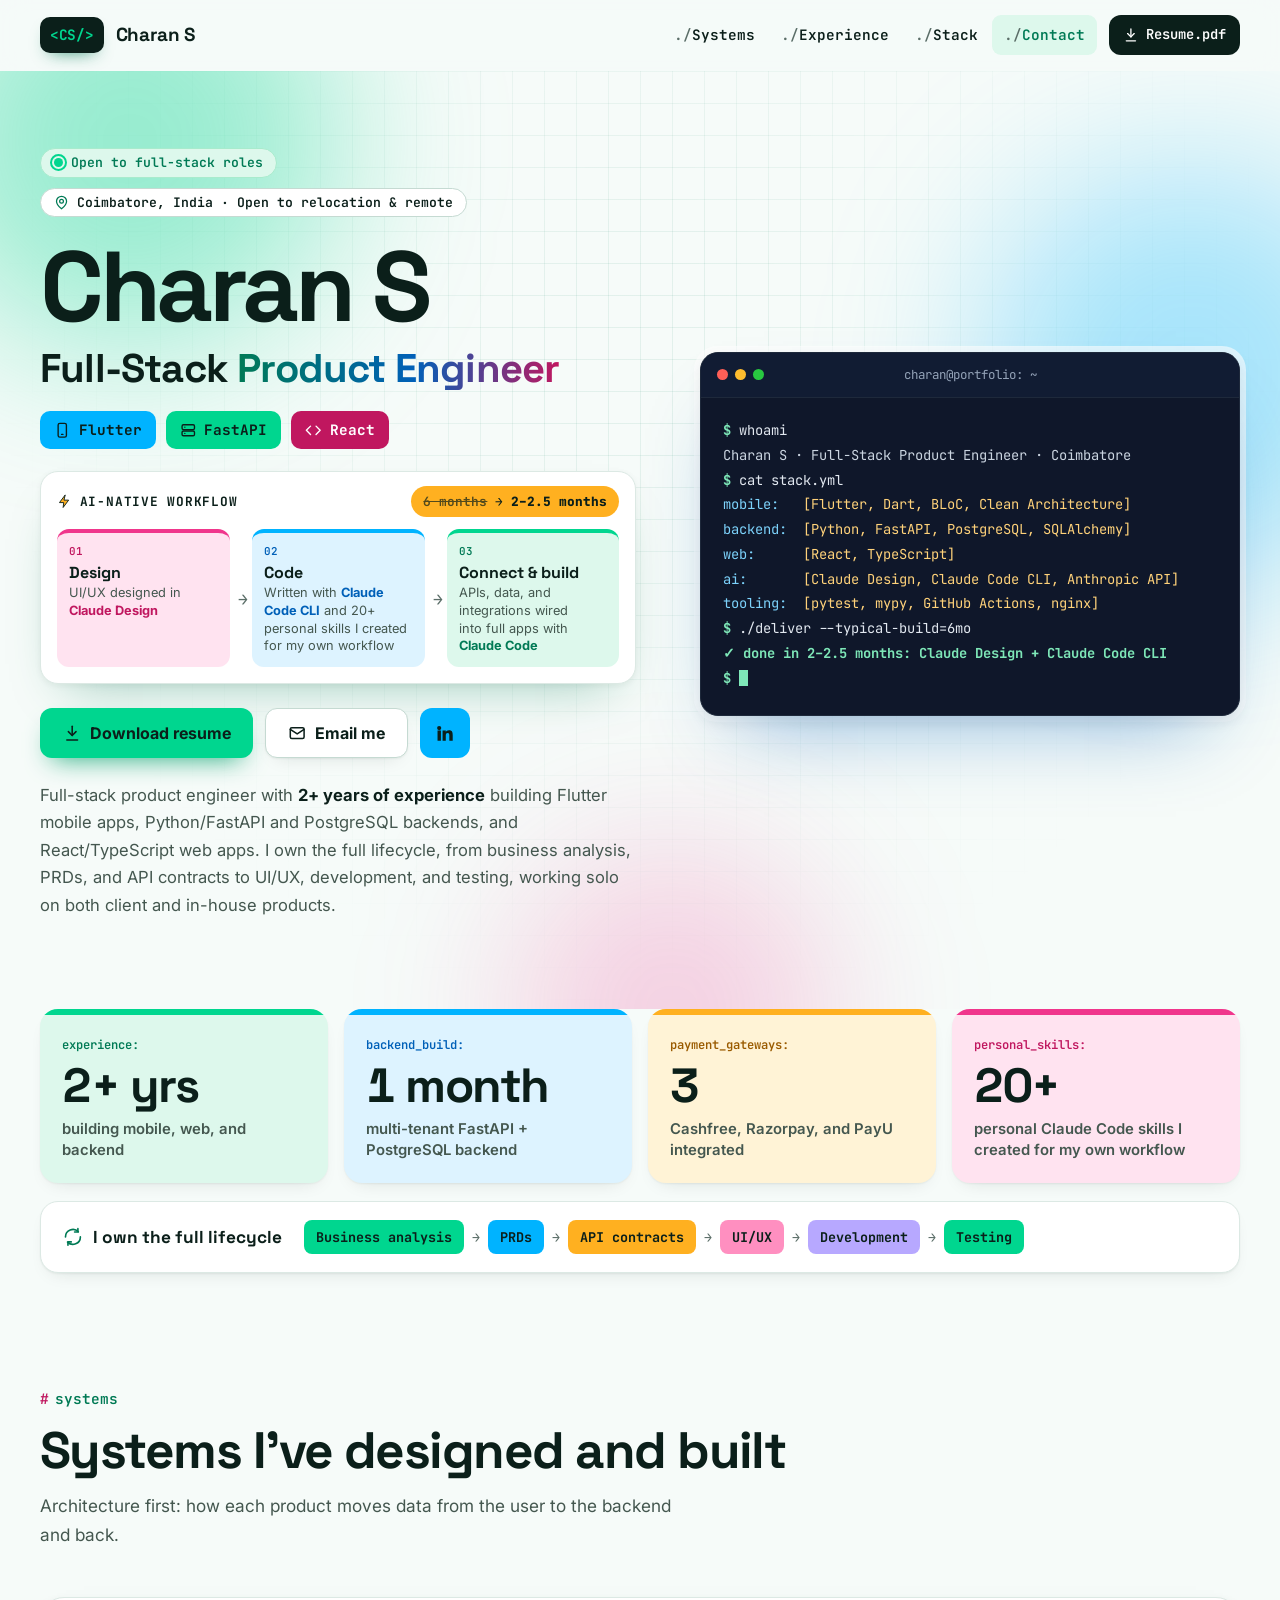
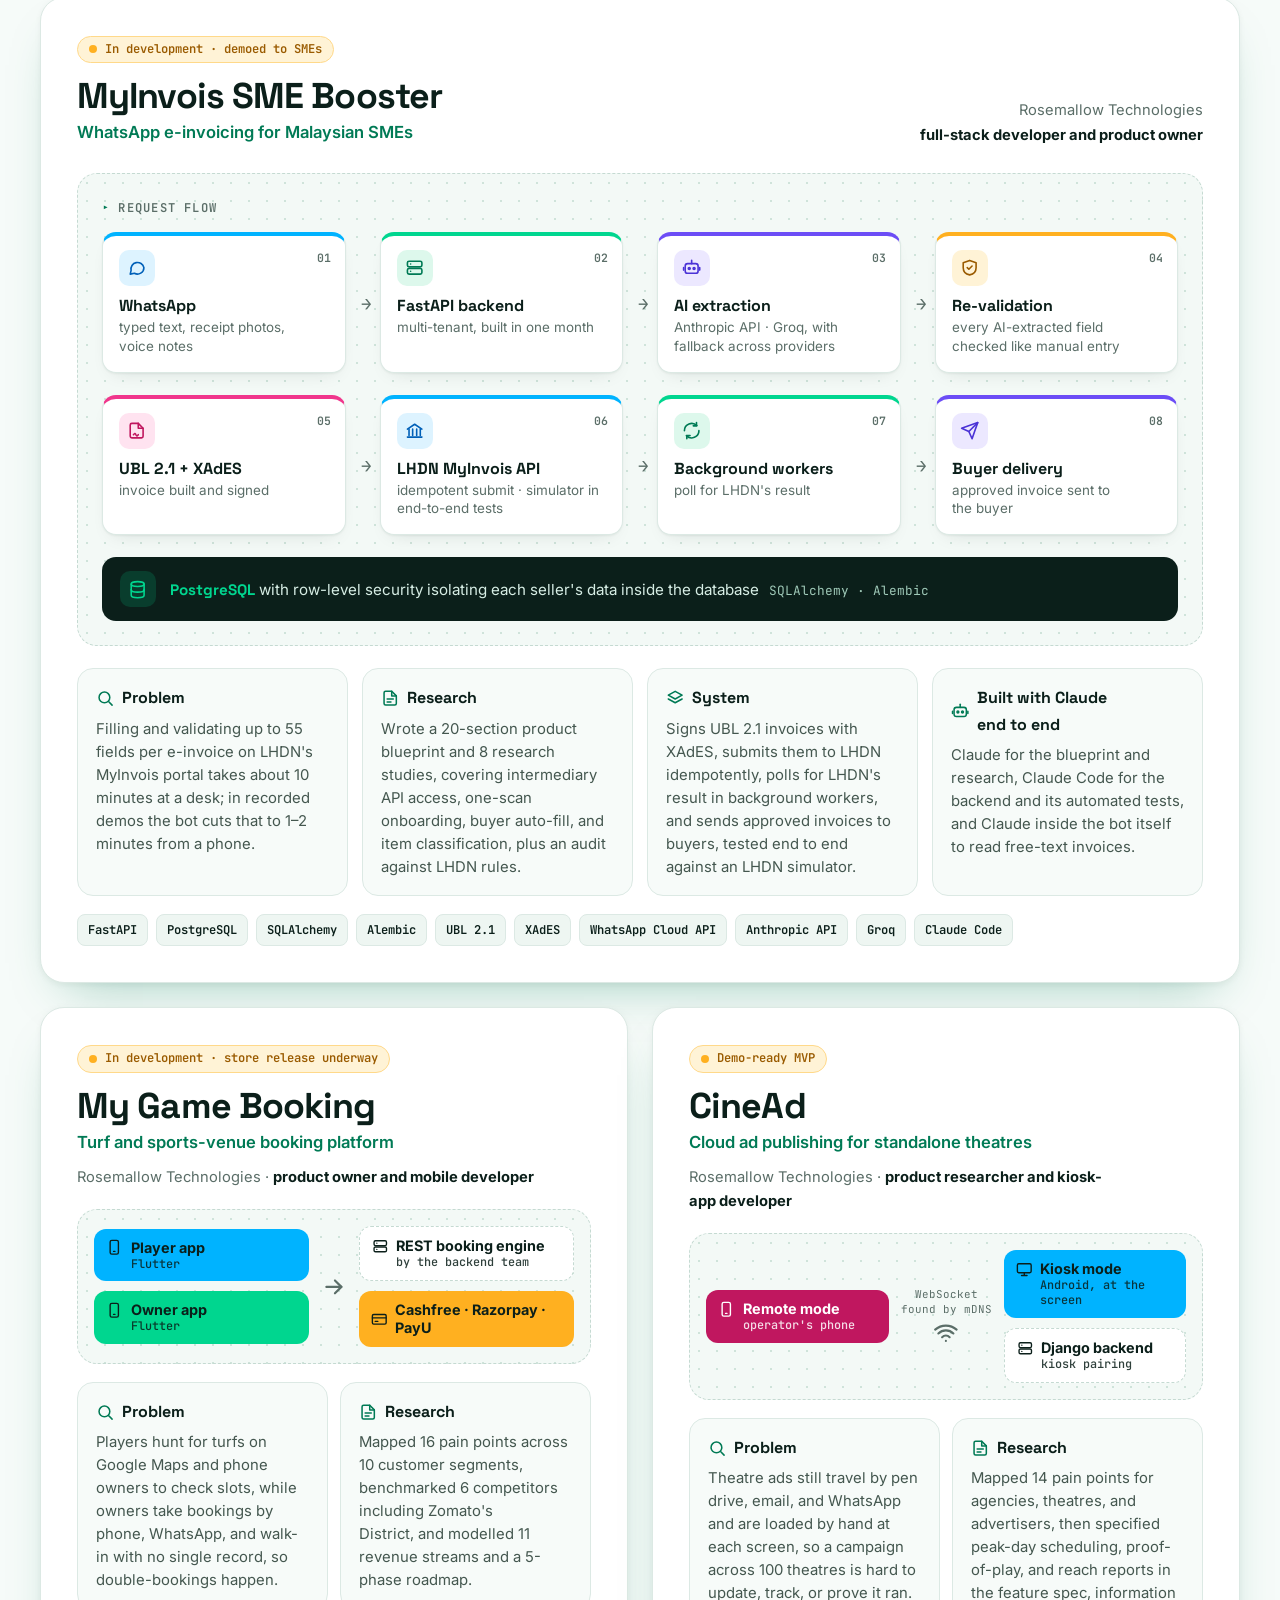
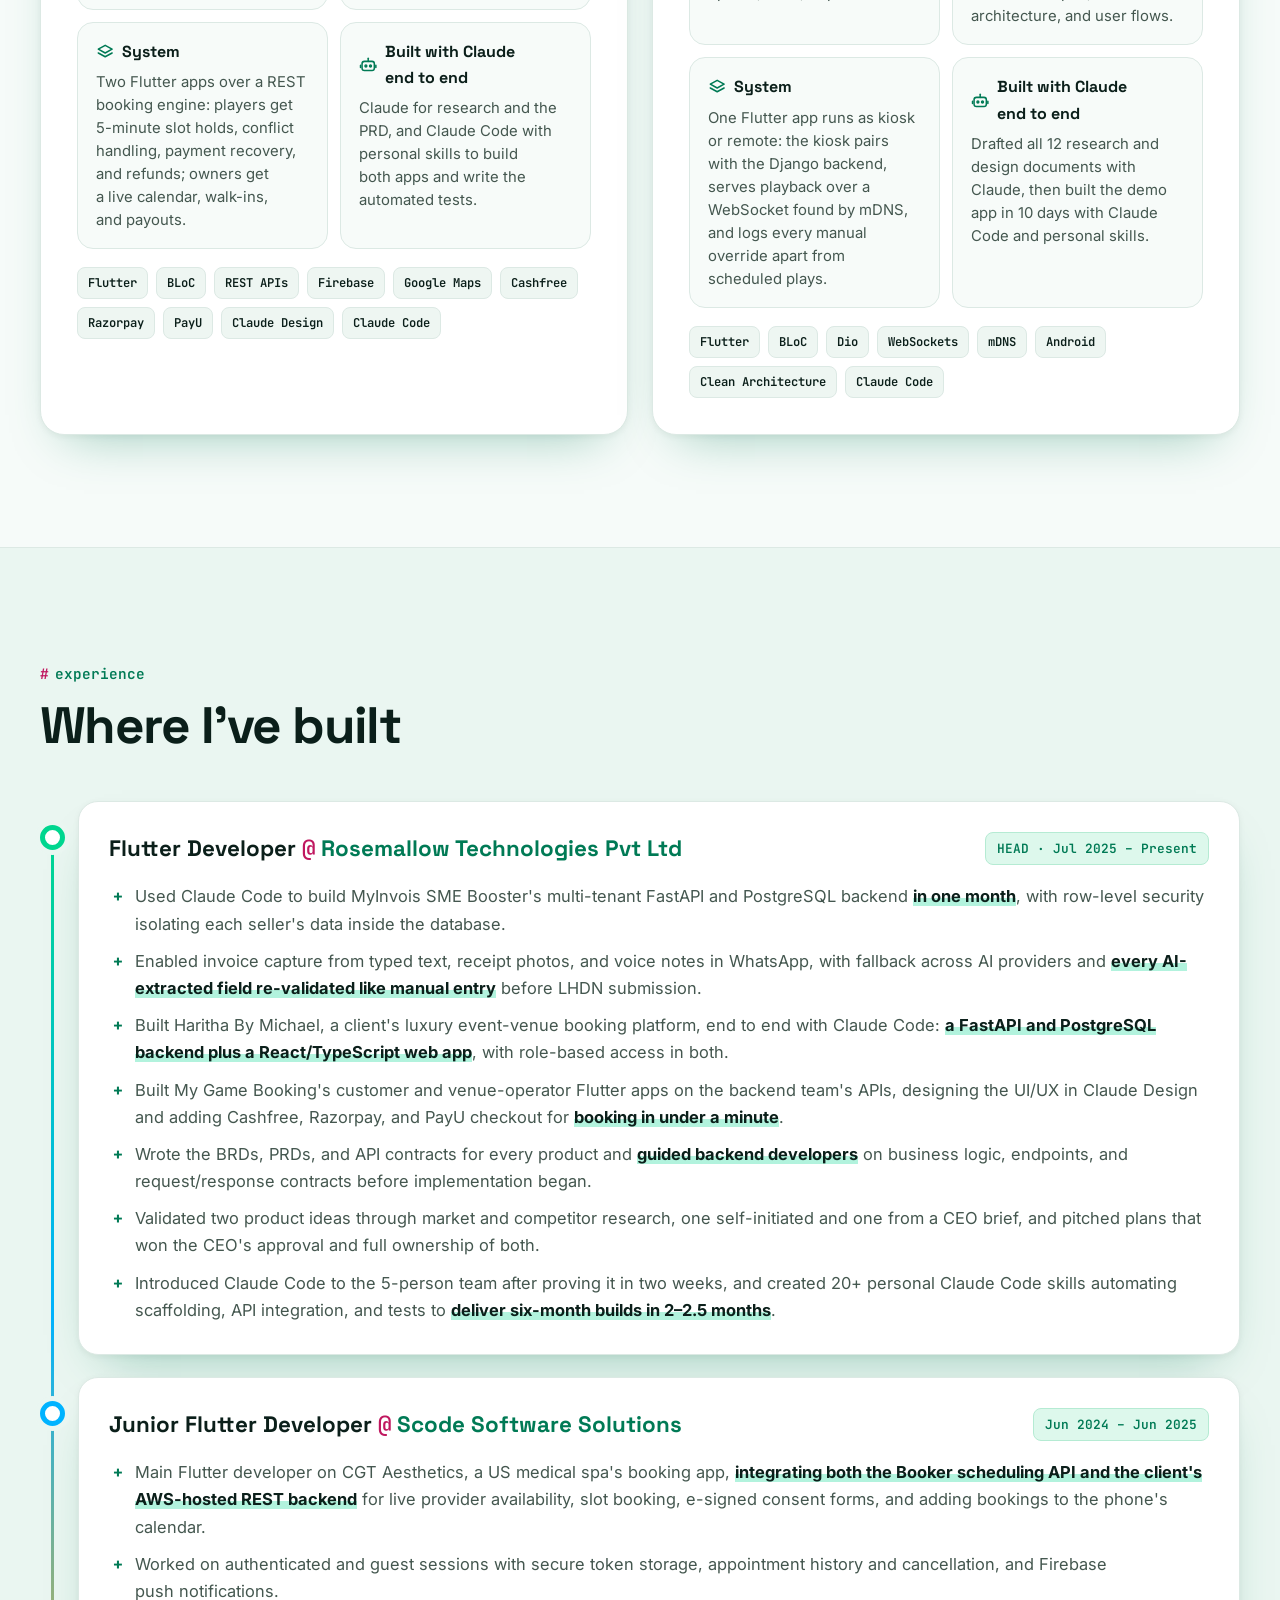
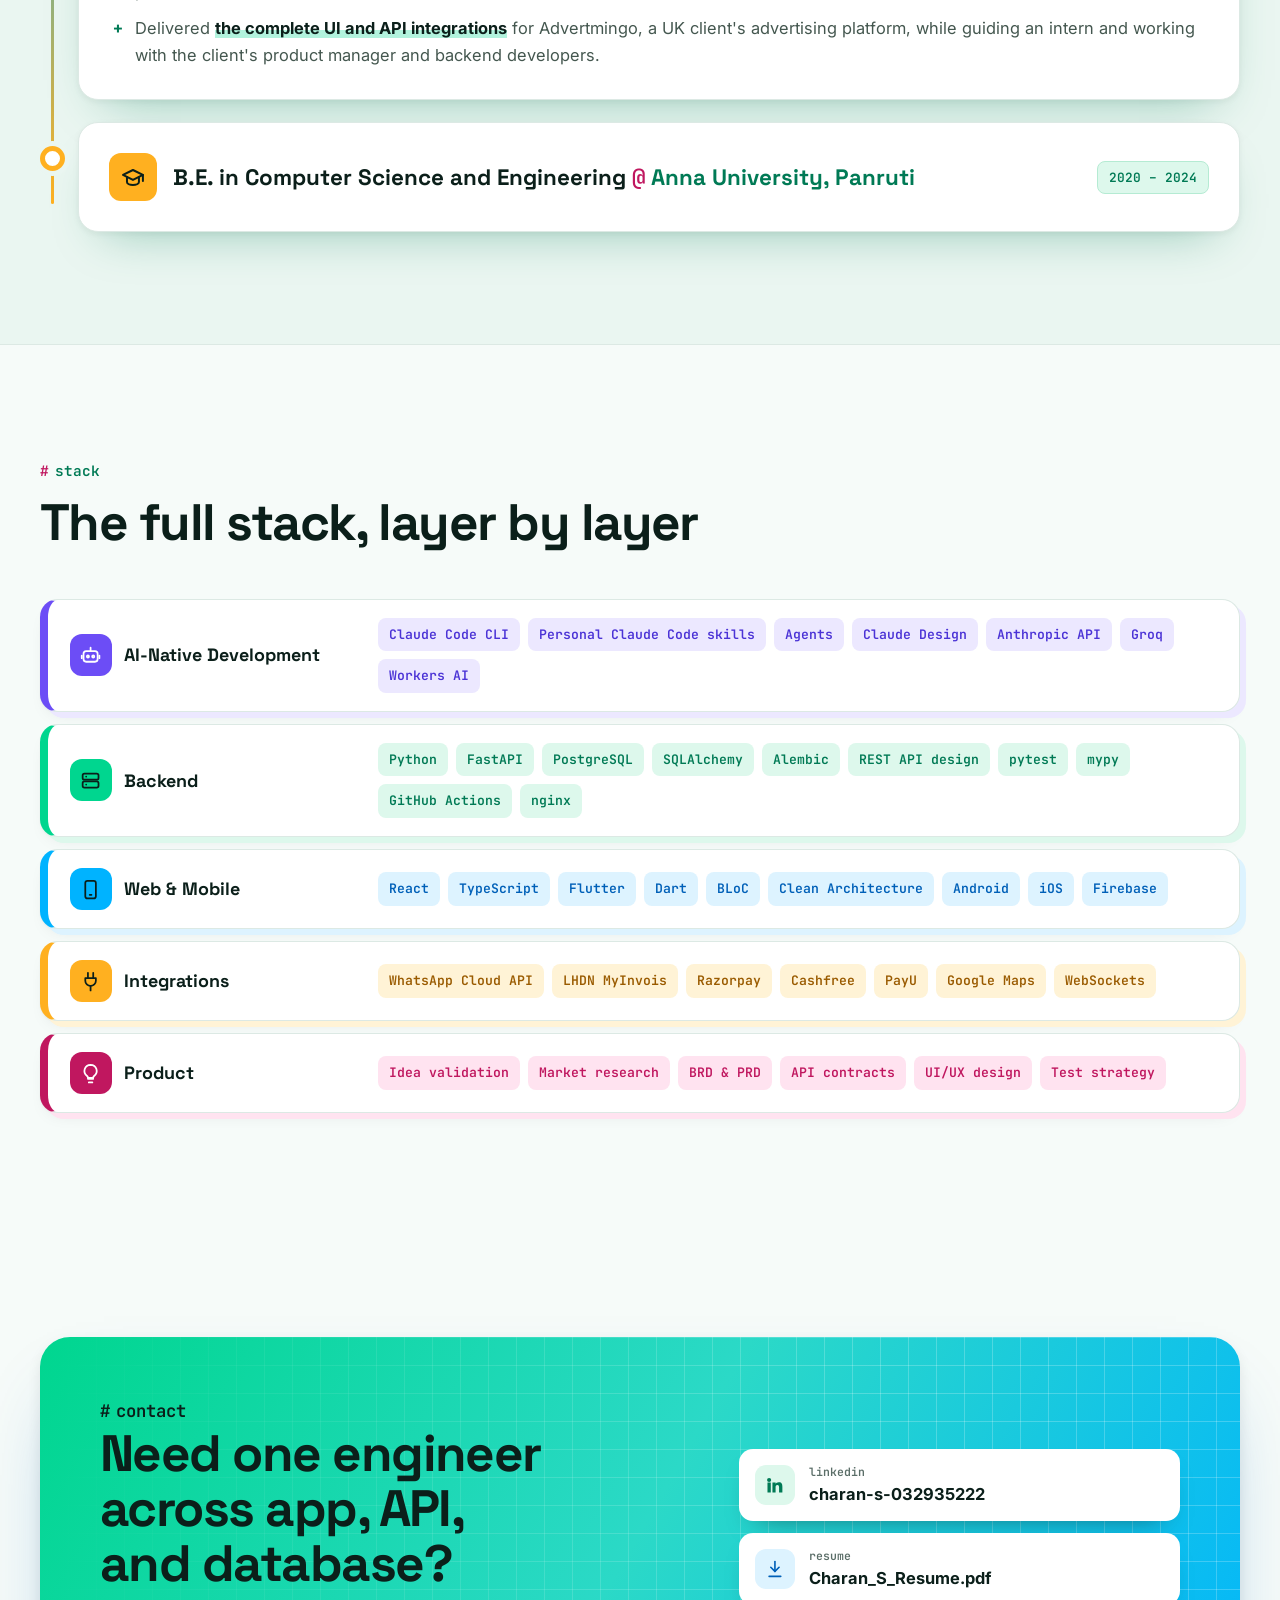
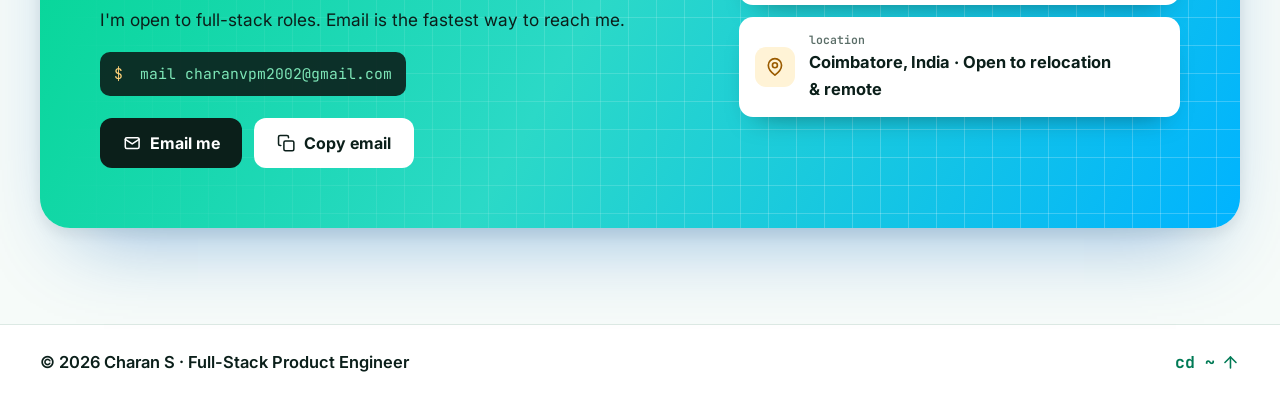
==== full-stack/index.html @ 989d0758 "Add portfolio sites" ====
<!doctype html>
<html lang="en">
<head>
  <meta charset="utf-8">
  <meta name="viewport" content="width=device-width, initial-scale=1">
  <title>Charan S | Full-Stack Product Engineer · Flutter · FastAPI · React</title>
  <meta name="description" content="Charan S is a full-stack product engineer based in Coimbatore with 2+ years of experience building Flutter mobile apps, Python/FastAPI and PostgreSQL backends, and React/TypeScript web apps.">
  <meta name="author" content="Charan S">
  <meta name="theme-color" content="#00D68F">
  <meta property="og:type" content="profile">
  <meta property="og:title" content="Charan S | Full-Stack Product Engineer">
  <meta property="og:description" content="Flutter, FastAPI, PostgreSQL, and React. Designs UI/UX in Claude Design, writes code with Claude Code CLI, and builds full apps with Claude Code, delivering in 2–2.5 months what is typically a six-month build.">
  <meta property="og:url" content="https://charan-s-dev.github.io/full-stack/">
  <meta property="og:image" content="https://charan-s-dev.github.io/full-stack/assets/og-image.png">
  <meta property="og:image:width" content="1200">
  <meta property="og:image:height" content="630">
  <meta name="twitter:card" content="summary_large_image">
  <link rel="canonical" href="https://charan-s-dev.github.io/full-stack/">
  <meta name="robots" content="noindex">
  <link rel="icon" href="assets/favicon.svg" type="image/svg+xml">
  <link rel="preconnect" href="https://fonts.googleapis.com">
  <link rel="preconnect" href="https://fonts.gstatic.com" crossorigin>
  <link rel="stylesheet" href="https://fonts.googleapis.com/css2?family=Space+Grotesk:wght@500;600;700&family=Inter:wght@400;500;600;700&family=JetBrains+Mono:wght@400;500;600;700&display=swap">
  <link rel="stylesheet" href="assets/css/style.css">
  <script type="application/ld+json">
  {
    "@context": "https://schema.org",
    "@type": "Person",
    "name": "Charan S",
    "jobTitle": "Full-Stack Product Engineer",
    "email": "mailto:charanvpm2002@gmail.com",
    "address": { "@type": "PostalAddress", "addressLocality": "Coimbatore", "addressCountry": "IN" },
    "alumniOf": "Anna University",
    "sameAs": ["https://www.linkedin.com/in/charan-s-032935222/"],
    "knowsAbout": ["Flutter", "FastAPI", "PostgreSQL", "React", "TypeScript", "Python", "SQLAlchemy", "Alembic", "WhatsApp Cloud API", "Claude Code", "Claude Design"]
  }
  </script>
</head>
<body>
  <svg class="sprite" aria-hidden="true" focusable="false">
    <symbol id="i-download" viewBox="0 0 24 24"><path d="M12 3v12"/><path d="m7 10 5 5 5-5"/><path d="M5 21h14"/></symbol>
    <symbol id="i-mail" viewBox="0 0 24 24"><rect x="3" y="5" width="18" height="14" rx="2"/><path d="m3 7 9 6 9-6"/></symbol>
    <symbol id="i-phone" viewBox="0 0 24 24"><path d="M22 16.92v3a2 2 0 0 1-2.18 2 19.8 19.8 0 0 1-8.63-3.07 19.5 19.5 0 0 1-6-6A19.8 19.8 0 0 1 2.12 4.18 2 2 0 0 1 4.11 2h3a2 2 0 0 1 2 1.72c.13.96.36 1.9.7 2.81a2 2 0 0 1-.45 2.11L8.09 9.91a16 16 0 0 0 6 6l1.27-1.27a2 2 0 0 1 2.11-.45c.91.34 1.85.57 2.81.7A2 2 0 0 1 22 16.92z"/></symbol>
    <symbol id="i-linkedin" viewBox="0 0 24 24"><path fill="currentColor" stroke="none" d="M4.98 3.5a2.5 2.5 0 1 1 0 5 2.5 2.5 0 0 1 0-5zM3 9h4v12H3zM9 9h3.8v1.7h.05c.53-1 1.83-2.05 3.77-2.05C20.6 8.65 21 11.2 21 14.5V21h-4v-5.8c0-1.4-.03-3.2-1.95-3.2-1.95 0-2.25 1.5-2.25 3.1V21H9z"/></symbol>
    <symbol id="i-pin" viewBox="0 0 24 24"><path d="M20 10c0 6-8 12-8 12s-8-6-8-12a8 8 0 0 1 16 0z"/><circle cx="12" cy="10" r="3"/></symbol>
    <symbol id="i-copy" viewBox="0 0 24 24"><rect x="9" y="9" width="13" height="13" rx="2"/><path d="M5 15H4a2 2 0 0 1-2-2V4a2 2 0 0 1 2-2h9a2 2 0 0 1 2 2v1"/></symbol>
    <symbol id="i-up" viewBox="0 0 24 24"><path d="M12 19V5"/><path d="m5 12 7-7 7 7"/></symbol>
    <symbol id="i-menu" viewBox="0 0 24 24"><path d="M4 7h16M4 12h16M4 17h16"/></symbol>
    <symbol id="i-close" viewBox="0 0 24 24"><path d="M6 6l12 12M18 6 6 18"/></symbol>
    <symbol id="i-arrow-r" viewBox="0 0 24 24"><path d="M5 12h14"/><path d="m13 6 6 6-6 6"/></symbol>
    <symbol id="i-chat" viewBox="0 0 24 24"><path d="M21 12a8 8 0 0 1-11.8 7L4 20l1.1-4.6A8 8 0 1 1 21 12z"/></symbol>
    <symbol id="i-server" viewBox="0 0 24 24"><rect x="3" y="4" width="18" height="7" rx="2"/><rect x="3" y="13" width="18" height="7" rx="2"/><path d="M7 7.5h.01M7 16.5h.01"/></symbol>
    <symbol id="i-bot" viewBox="0 0 24 24"><rect x="4" y="7" width="16" height="12" rx="3"/><path d="M12 3v4"/><circle cx="9" cy="13" r="1.2"/><circle cx="15" cy="13" r="1.2"/><path d="M2 12v3M22 12v3"/></symbol>
    <symbol id="i-check-shield" viewBox="0 0 24 24"><path d="M12 3 4 6v6c0 5 3.5 8 8 9 4.5-1 8-4 8-9V6z"/><path d="m9 12 2 2 4-4"/></symbol>
    <symbol id="i-sign" viewBox="0 0 24 24"><path d="M14 3H6a2 2 0 0 0-2 2v14a2 2 0 0 0 2 2h12a2 2 0 0 0 2-2V9z"/><path d="M14 3v6h6"/><path d="M8 17c1.5-2 2.5-2 3 0s1.5 2 3 0"/></symbol>
    <symbol id="i-gov" viewBox="0 0 24 24"><path d="M3 10 12 4l9 6"/><path d="M5 10v8M9.5 10v8M14.5 10v8M19 10v8"/><path d="M3 20h18"/></symbol>
    <symbol id="i-cycle" viewBox="0 0 24 24"><path d="M21 12a9 9 0 0 1-15.5 6.2"/><path d="M3 12A9 9 0 0 1 18.5 5.8"/><path d="M18 2v4h-4"/><path d="M6 22v-4h4"/></symbol>
    <symbol id="i-send" viewBox="0 0 24 24"><path d="M22 2 11 13"/><path d="M22 2 15 22l-4-9-9-4z"/></symbol>
    <symbol id="i-db" viewBox="0 0 24 24"><ellipse cx="12" cy="5" rx="8" ry="3"/><path d="M4 5v14c0 1.7 3.6 3 8 3s8-1.3 8-3V5"/><path d="M4 12c0 1.7 3.6 3 8 3s8-1.3 8-3"/></symbol>
    <symbol id="i-phone-app" viewBox="0 0 24 24"><rect x="6" y="2" width="12" height="20" rx="2.5"/><path d="M11 18h2"/></symbol>
    <symbol id="i-monitor" viewBox="0 0 24 24"><rect x="2" y="4" width="20" height="13" rx="2"/><path d="M8 21h8M12 17v4"/></symbol>
    <symbol id="i-wifi" viewBox="0 0 24 24"><path d="M5 12.5a10 10 0 0 1 14 0"/><path d="M8.5 16a5 5 0 0 1 7 0"/><path d="M2 9a15 15 0 0 1 20 0"/><path d="M12 19.5h.01"/></symbol>
    <symbol id="i-card" viewBox="0 0 24 24"><rect x="2" y="5" width="20" height="14" rx="2"/><path d="M2 10h20M6 15h4"/></symbol>
    <symbol id="i-search" viewBox="0 0 24 24"><circle cx="11" cy="11" r="7"/><path d="m21 21-4.3-4.3"/></symbol>
    <symbol id="i-doc" viewBox="0 0 24 24"><path d="M14 3H6a2 2 0 0 0-2 2v14a2 2 0 0 0 2 2h12a2 2 0 0 0 2-2V9z"/><path d="M14 3v6h6"/><path d="M8 13h8M8 17h5"/></symbol>
    <symbol id="i-layers" viewBox="0 0 24 24"><path d="m12 3 9 5-9 5-9-5z"/><path d="m3 13 9 5 9-5"/></symbol>
    <symbol id="i-plug" viewBox="0 0 24 24"><path d="M9 2v6M15 2v6"/><path d="M6 8h12v3a6 6 0 0 1-12 0z"/><path d="M12 17v5"/></symbol>
    <symbol id="i-bulb" viewBox="0 0 24 24"><path d="M9 18h6M10 22h4"/><path d="M12 2a7 7 0 0 0-4 12.7c.6.5 1 1.2 1 2V17h6v-.3c0-.8.4-1.5 1-2A7 7 0 0 0 12 2z"/></symbol>
    <symbol id="i-code" viewBox="0 0 24 24"><path d="m16 18 6-6-6-6"/><path d="m8 6-6 6 6 6"/></symbol>
    <symbol id="i-zap" viewBox="0 0 24 24"><path d="M13 2 4 14h7l-1 8 9-12h-7z"/></symbol>
    <symbol id="i-cap" viewBox="0 0 24 24"><path d="m2 9 10-5 10 5-10 5z"/><path d="M6 11v5c0 1.7 2.7 3 6 3s6-1.3 6-3v-5"/><path d="M22 9v6"/></symbol>
  </svg>

  <a class="skip-link" href="#main">Skip to content</a>
  <div class="progress" data-progress aria-hidden="true"></div>

  <header class="site-header" data-header>
    <div class="container nav-wrap">
      <a class="brand" href="#top" aria-label="Charan S, back to top">
        <span class="brand-mark" aria-hidden="true">&lt;CS/&gt;</span>
        <span class="brand-name">Charan S</span>
      </a>
      <nav class="nav" data-nav aria-label="Primary">
        <a href="#systems">Systems</a>
        <a href="#experience">Experience</a>
        <a href="#skills">Stack</a>
        <a href="#contact">Contact</a>
        <a class="btn btn-ink btn-sm nav-cta" href="Charan_S_Resume.pdf" download>
          <svg class="icon"><use href="#i-download"/></svg> Resume.pdf
        </a>
      </nav>
      <button class="nav-toggle" type="button" data-nav-toggle aria-expanded="false" aria-label="Open menu">
        <svg class="icon icon-open"><use href="#i-menu"/></svg>
        <svg class="icon icon-close"><use href="#i-close"/></svg>
      </button>
    </div>
  </header>

  <main id="main">
    <!-- ============ HERO ============ -->
    <section class="hero" id="top">
      <div class="hero-bg" aria-hidden="true"><span class="glow glow-1"></span><span class="glow glow-2"></span><span class="glow glow-3"></span></div>
      <div class="container hero-grid">
        <div class="hero-copy">
          <div class="hero-chips reveal">
            <span class="chip chip-open"><span class="dot" aria-hidden="true"></span> Open to full-stack roles</span>
            <span class="chip"><svg class="icon"><use href="#i-pin"/></svg> Coimbatore, India · Open to relocation &amp; remote</span>
          </div>
          <h1 class="hero-title reveal">Charan S</h1>
          <p class="hero-role reveal">Full-Stack <span class="grad-text">Product Engineer</span></p>
          <ul class="hero-stack reveal" aria-label="Core stack">
            <li class="hs-cyan"><svg class="icon"><use href="#i-phone-app"/></svg> Flutter</li>
            <li class="hs-emerald"><svg class="icon"><use href="#i-server"/></svg> FastAPI</li>
            <li class="hs-magenta"><svg class="icon"><use href="#i-code"/></svg> React</li>
          </ul>
          <div class="ai-flow reveal" aria-label="AI-native workflow">
            <div class="ai-flow-head">
              <span class="ai-flow-title"><svg class="icon"><use href="#i-zap"/></svg> AI-native workflow</span>
              <span class="ai-flow-speed" aria-label="A typical six-month build, delivered in 2–2.5 months"><s>6 months</s> → <b>2–2.5 months</b></span>
            </div>
            <ol class="ai-steps">
              <li class="as-magenta"><span class="as-num">01</span><b>Design</b><small>UI/UX designed in <strong>Claude Design</strong></small></li>
              <li class="as-cyan"><span class="as-num">02</span><b>Code</b><small>Written with <strong>Claude Code CLI</strong> and 20+ personal skills I created for my own workflow</small></li>
              <li class="as-emerald"><span class="as-num">03</span><b>Connect &amp; build</b><small>APIs, data, and integrations wired into full apps with <strong>Claude Code</strong></small></li>
            </ol>
          </div>
          <div class="hero-ctas reveal">
            <a class="btn btn-primary" href="Charan_S_Resume.pdf" download><svg class="icon"><use href="#i-download"/></svg> Download resume</a>
            <a class="btn btn-light" href="mailto:charanvpm2002@gmail.com?subject=Full-stack%20role%20for%20Charan%20S"><svg class="icon"><use href="#i-mail"/></svg> Email me</a>
            <a class="btn btn-square" href="https://www.linkedin.com/in/charan-s-032935222/" target="_blank" rel="noopener" aria-label="LinkedIn profile (opens in a new tab)"><svg class="icon"><use href="#i-linkedin"/></svg></a>
          </div>
          <p class="hero-lede reveal">
            Full-stack product engineer with <strong>2+ years of experience</strong> building Flutter mobile apps, Python/FastAPI and PostgreSQL backends, and React/TypeScript web apps. I own the full lifecycle, from business analysis, PRDs, and API contracts to UI/UX, development, and testing, working solo on both client and in-house products.
          </p>
        </div>

        <figure class="terminal reveal" aria-label="Terminal summary of Charan's stack">
          <div class="term-bar">
            <span class="term-dots" aria-hidden="true"><i></i><i></i><i></i></span>
            <span class="term-title">charan@portfolio: ~</span>
          </div>
          <pre class="term-body"><code><span class="tl"><span class="p">$</span> whoami</span>
<span class="tl o">Charan S · Full-Stack Product Engineer · Coimbatore</span>
<span class="tl"><span class="p">$</span> cat stack.yml</span>
<span class="tl o"><span class="k">mobile:</span>   <span class="v">[Flutter, Dart, BLoC, Clean Architecture]</span></span>
<span class="tl o"><span class="k">backend:</span>  <span class="v">[Python, FastAPI, PostgreSQL, SQLAlchemy]</span></span>
<span class="tl o"><span class="k">web:</span>      <span class="v">[React, TypeScript]</span></span>
<span class="tl o"><span class="k">ai:</span>       <span class="v">[Claude Design, Claude Code CLI, Anthropic API]</span></span>
<span class="tl o"><span class="k">tooling:</span>  <span class="v">[pytest, mypy, GitHub Actions, nginx]</span></span>
<span class="tl"><span class="p">$</span> ./deliver --typical-build=6mo</span>
<span class="tl ok">✓ done in 2–2.5 months: Claude Design + Claude Code CLI</span>
<span class="tl"><span class="p">$</span> <span class="cursor" aria-hidden="true"></span></span></code></pre>
        </figure>
      </div>
    </section>

    <!-- ============ STATS ============ -->
    <section class="stats" aria-label="Highlights">
      <div class="container stats-grid">
        <div class="stat stat-emerald reveal"><span class="stat-key">experience</span><span class="stat-num"><span data-count="2">2</span>+ yrs</span><span class="stat-label">building mobile, web, and backend</span></div>
        <div class="stat stat-cyan reveal"><span class="stat-key">backend_build</span><span class="stat-num"><span data-count="1">1</span> month</span><span class="stat-label">multi-tenant FastAPI + PostgreSQL backend</span></div>
        <div class="stat stat-amber reveal"><span class="stat-key">payment_gateways</span><span class="stat-num" data-count="3">3</span><span class="stat-label">Cashfree, Razorpay, and PayU integrated</span></div>
        <div class="stat stat-magenta reveal"><span class="stat-key">personal_skills</span><span class="stat-num"><span data-count="20">20</span>+</span><span class="stat-label">personal Claude Code skills I created for my own workflow</span></div>
      </div>
    </section>

    <!-- ============ LIFECYCLE ============ -->
    <section class="lifecycle" aria-label="Full lifecycle ownership">
      <div class="container">
        <div class="life reveal">
          <p class="life-title"><svg class="icon"><use href="#i-cycle"/></svg> I own the full lifecycle</p>
          <ol class="life-steps">
            <li><span>Business analysis</span></li>
            <li><span>PRDs</span></li>
            <li><span>API contracts</span></li>
            <li><span>UI/UX</span></li>
            <li><span>Development</span></li>
            <li><span>Testing</span></li>
          </ol>
        </div>
      </div>
    </section>

    <!-- ============ SYSTEMS ============ -->
    <section class="section" id="systems">
      <div class="container">
        <header class="section-head reveal">
          <p class="kicker"><span class="kicker-hash">#</span> systems</p>
          <h2>Systems I've designed and built</h2>
          <p class="section-sub">Architecture first: how each product moves data from the user to the backend and back.</p>
        </header>

        <!-- MyInvois SME Booster (featured) -->
        <article class="sys sys-featured reveal">
          <header class="sys-head">
            <div>
              <span class="status">In development · demoed to SMEs</span>
              <h3>MyInvois SME Booster</h3>
              <p class="sys-tagline">WhatsApp e-invoicing for Malaysian SMEs</p>
            </div>
            <p class="sys-role">Rosemallow Technologies<br><strong>full-stack developer and product owner</strong></p>
          </header>

          <div class="arch" aria-label="MyInvois SME Booster architecture">
            <p class="arch-label">request flow</p>
            <ol class="flow">
              <li class="node n-cyan"><span class="n-step">01</span><span class="n-icon"><svg class="icon"><use href="#i-chat"/></svg></span><b>WhatsApp</b><small>typed text, receipt photos, voice notes</small></li>
              <li class="node n-emerald"><span class="n-step">02</span><span class="n-icon"><svg class="icon"><use href="#i-server"/></svg></span><b>FastAPI backend</b><small>multi-tenant, built in one month</small></li>
              <li class="node n-violet"><span class="n-step">03</span><span class="n-icon"><svg class="icon"><use href="#i-bot"/></svg></span><b>AI extraction</b><small>Anthropic API · Groq, with fallback across providers</small></li>
              <li class="node n-amber"><span class="n-step">04</span><span class="n-icon"><svg class="icon"><use href="#i-check-shield"/></svg></span><b>Re-validation</b><small>every AI-extracted field checked like manual entry</small></li>
              <li class="node n-magenta"><span class="n-step">05</span><span class="n-icon"><svg class="icon"><use href="#i-sign"/></svg></span><b>UBL 2.1 + XAdES</b><small>invoice built and signed</small></li>
              <li class="node n-cyan"><span class="n-step">06</span><span class="n-icon"><svg class="icon"><use href="#i-gov"/></svg></span><b>LHDN MyInvois API</b><small>idempotent submit · simulator in end-to-end tests</small></li>
              <li class="node n-emerald"><span class="n-step">07</span><span class="n-icon"><svg class="icon"><use href="#i-cycle"/></svg></span><b>Background workers</b><small>poll for LHDN's result</small></li>
              <li class="node n-violet"><span class="n-step">08</span><span class="n-icon"><svg class="icon"><use href="#i-send"/></svg></span><b>Buyer delivery</b><small>approved invoice sent to the buyer</small></li>
            </ol>
            <div class="db-layer">
              <span class="n-icon"><svg class="icon"><use href="#i-db"/></svg></span>
              <div><b>PostgreSQL</b> with row-level security isolating each seller's data inside the database <span class="db-tags">SQLAlchemy · Alembic</span></div>
            </div>
          </div>

          <div class="sys-grid">
            <div class="cell"><h4><svg class="icon"><use href="#i-search"/></svg> Problem</h4><p>Filling and validating up to 55 fields per e-invoice on LHDN's MyInvois portal takes about 10 minutes at a desk; in recorded demos the bot cuts that to 1–2 minutes from a phone.</p></div>
            <div class="cell"><h4><svg class="icon"><use href="#i-doc"/></svg> Research</h4><p>Wrote a 20-section product blueprint and 8 research studies, covering intermediary API access, one-scan onboarding, buyer auto-fill, and item classification, plus an audit against LHDN rules.</p></div>
            <div class="cell"><h4><svg class="icon"><use href="#i-layers"/></svg> System</h4><p>Signs UBL 2.1 invoices with XAdES, submits them to LHDN idempotently, polls for LHDN's result in background workers, and sends approved invoices to buyers, tested end to end against an LHDN simulator.</p></div>
            <div class="cell"><h4><svg class="icon"><use href="#i-bot"/></svg> Built with Claude end to end</h4><p>Claude for the blueprint and research, Claude Code for the backend and its automated tests, and Claude inside the bot itself to read free-text invoices.</p></div>
          </div>
          <ul class="tags" aria-label="Tech stack">
            <li>FastAPI</li><li>PostgreSQL</li><li>SQLAlchemy</li><li>Alembic</li><li>UBL 2.1</li><li>XAdES</li><li>WhatsApp Cloud API</li><li>Anthropic API</li><li>Groq</li><li>Claude Code</li>
          </ul>
        </article>

        <div class="sys-pair">
          <!-- My Game Booking -->
          <article class="sys reveal">
            <header class="sys-head sys-head-stack">
              <span class="status">In development · store release underway</span>
              <h3>My Game Booking</h3>
              <p class="sys-tagline">Turf and sports-venue booking platform</p>
              <p class="sys-role">Rosemallow Technologies · <strong>product owner and mobile developer</strong></p>
            </header>
            <div class="mini-arch" aria-label="My Game Booking architecture">
              <div class="ma-col">
                <span class="ma-node mn-cyan"><svg class="icon"><use href="#i-phone-app"/></svg> Player app <small>Flutter</small></span>
                <span class="ma-node mn-emerald"><svg class="icon"><use href="#i-phone-app"/></svg> Owner app <small>Flutter</small></span>
              </div>
              <span class="ma-link" aria-hidden="true"><svg class="icon"><use href="#i-arrow-r"/></svg></span>
              <div class="ma-col">
                <span class="ma-node mn-ghost"><svg class="icon"><use href="#i-server"/></svg> REST booking engine <small>by the backend team</small></span>
                <span class="ma-node mn-amber"><svg class="icon"><use href="#i-card"/></svg> Cashfree · Razorpay · PayU</span>
              </div>
            </div>
            <div class="sys-stack">
              <div class="cell"><h4><svg class="icon"><use href="#i-search"/></svg> Problem</h4><p>Players hunt for turfs on Google Maps and phone owners to check slots, while owners take bookings by phone, WhatsApp, and walk-in with no single record, so double-bookings happen.</p></div>
              <div class="cell"><h4><svg class="icon"><use href="#i-doc"/></svg> Research</h4><p>Mapped 16 pain points across 10 customer segments, benchmarked 6 competitors including Zomato's District, and modelled 11 revenue streams and a 5-phase roadmap.</p></div>
              <div class="cell"><h4><svg class="icon"><use href="#i-layers"/></svg> System</h4><p>Two Flutter apps over a REST booking engine: players get 5-minute slot holds, conflict handling, payment recovery, and refunds; owners get a live calendar, walk-ins, and payouts.</p></div>
              <div class="cell"><h4><svg class="icon"><use href="#i-bot"/></svg> Built with Claude end to end</h4><p>Claude for research and the PRD, and Claude Code with personal skills to build both apps and write the automated tests.</p></div>
            </div>
            <ul class="tags" aria-label="Tech stack">
              <li>Flutter</li><li>BLoC</li><li>REST APIs</li><li>Firebase</li><li>Google Maps</li><li>Cashfree</li><li>Razorpay</li><li>PayU</li><li>Claude Design</li><li>Claude Code</li>
            </ul>
          </article>

          <!-- CineAd -->
          <article class="sys reveal">
            <header class="sys-head sys-head-stack">
              <span class="status">Demo-ready MVP</span>
              <h3>CineAd</h3>
              <p class="sys-tagline">Cloud ad publishing for standalone theatres</p>
              <p class="sys-role">Rosemallow Technologies · <strong>product researcher and kiosk-app developer</strong></p>
            </header>
            <div class="mini-arch" aria-label="CineAd architecture">
              <div class="ma-col">
                <span class="ma-node mn-magenta"><svg class="icon"><use href="#i-phone-app"/></svg> Remote mode <small>operator's phone</small></span>
              </div>
              <span class="ma-link ma-link-both" aria-hidden="true"><small>WebSocket<br>found by mDNS</small><svg class="icon"><use href="#i-wifi"/></svg></span>
              <div class="ma-col">
                <span class="ma-node mn-cyan"><svg class="icon"><use href="#i-monitor"/></svg> Kiosk mode <small>Android, at the screen</small></span>
                <span class="ma-node mn-ghost"><svg class="icon"><use href="#i-server"/></svg> Django backend <small>kiosk pairing</small></span>
              </div>
            </div>
            <div class="sys-stack">
              <div class="cell"><h4><svg class="icon"><use href="#i-search"/></svg> Problem</h4><p>Theatre ads still travel by pen drive, email, and WhatsApp and are loaded by hand at each screen, so a campaign across 100 theatres is hard to update, track, or prove it ran.</p></div>
              <div class="cell"><h4><svg class="icon"><use href="#i-doc"/></svg> Research</h4><p>Mapped 14 pain points for agencies, theatres, and advertisers, then specified peak-day scheduling, proof-of-play, and reach reports in the feature spec, information architecture, and user flows.</p></div>
              <div class="cell"><h4><svg class="icon"><use href="#i-layers"/></svg> System</h4><p>One Flutter app runs as kiosk or remote: the kiosk pairs with the Django backend, serves playback over a WebSocket found by mDNS, and logs every manual override apart from scheduled plays.</p></div>
              <div class="cell"><h4><svg class="icon"><use href="#i-bot"/></svg> Built with Claude end to end</h4><p>Drafted all 12 research and design documents with Claude, then built the demo app in 10 days with Claude Code and personal skills.</p></div>
            </div>
            <ul class="tags" aria-label="Tech stack">
              <li>Flutter</li><li>BLoC</li><li>Dio</li><li>WebSockets</li><li>mDNS</li><li>Android</li><li>Clean Architecture</li><li>Claude Code</li>
            </ul>
          </article>
        </div>
      </div>
    </section>

    <!-- ============ EXPERIENCE ============ -->
    <section class="section section-alt" id="experience">
      <div class="container">
        <header class="section-head reveal">
          <p class="kicker"><span class="kicker-hash">#</span> experience</p>
          <h2>Where I've built</h2>
        </header>

        <ol class="log">
          <li class="commit reveal">
            <span class="commit-node c-emerald" aria-hidden="true"></span>
            <div class="commit-card">
              <header class="commit-head">
                <div>
                  <h3>Flutter Developer <span class="at">@</span> <span class="org">Rosemallow Technologies Pvt Ltd</span></h3>
                </div>
                <span class="branch">HEAD · Jul 2025 – Present</span>
              </header>
              <ul class="commit-points">
                <li>Used Claude Code to build MyInvois SME Booster's multi-tenant FastAPI and PostgreSQL backend <strong>in one month</strong>, with row-level security isolating each seller's data inside the database.</li>
                <li>Enabled invoice capture from typed text, receipt photos, and voice notes in WhatsApp, with fallback across AI providers and <strong>every AI-extracted field re-validated like manual entry</strong> before LHDN submission.</li>
                <li>Built Haritha By Michael, a client's luxury event-venue booking platform, end to end with Claude Code: <strong>a FastAPI and PostgreSQL backend plus a React/TypeScript web app</strong>, with role-based access in both.</li>
                <li>Built My Game Booking's customer and venue-operator Flutter apps on the backend team's APIs, designing the UI/UX in Claude Design and adding Cashfree, Razorpay, and PayU checkout for <strong>booking in under a minute</strong>.</li>
                <li>Wrote the BRDs, PRDs, and API contracts for every product and <strong>guided backend developers</strong> on business logic, endpoints, and request/response contracts before implementation began.</li>
                <li>Validated two product ideas through market and competitor research, one self-initiated and one from a CEO brief, and pitched plans that won the CEO's approval and full ownership of both.</li>
                <li>Introduced Claude Code to the 5-person team after proving it in two weeks, and created 20+ personal Claude Code skills automating scaffolding, API integration, and tests to <strong>deliver six-month builds in 2–2.5 months</strong>.</li>
              </ul>
            </div>
          </li>
          <li class="commit reveal">
            <span class="commit-node c-cyan" aria-hidden="true"></span>
            <div class="commit-card">
              <header class="commit-head">
                <div>
                  <h3>Junior Flutter Developer <span class="at">@</span> <span class="org">Scode Software Solutions</span></h3>
                </div>
                <span class="branch">Jun 2024 – Jun 2025</span>
              </header>
              <ul class="commit-points">
                <li>Main Flutter developer on CGT Aesthetics, a US medical spa's booking app, <strong>integrating both the Booker scheduling API and the client's AWS-hosted REST backend</strong> for live provider availability, slot booking, e-signed consent forms, and adding bookings to the phone's calendar.</li>
                <li>Worked on authenticated and guest sessions with secure token storage, appointment history and cancellation, and Firebase push notifications.</li>
                <li>Delivered <strong>the complete UI and API integrations</strong> for Advertmingo, a UK client's advertising platform, while guiding an intern and working with the client's product manager and backend developers.</li>
              </ul>
            </div>
          </li>
          <li class="commit reveal">
            <span class="commit-node c-amber" aria-hidden="true"></span>
            <div class="commit-card commit-edu">
              <span class="edu-icon"><svg class="icon"><use href="#i-cap"/></svg></span>
              <header class="commit-head">
                <div>
                  <h3>B.E. in Computer Science and Engineering <span class="at">@</span> <span class="org">Anna University, Panruti</span></h3>
                </div>
                <span class="branch">2020 – 2024</span>
              </header>
            </div>
          </li>
        </ol>
      </div>
    </section>

    <!-- ============ STACK ============ -->
    <section class="section" id="skills">
      <div class="container">
        <header class="section-head reveal">
          <p class="kicker"><span class="kicker-hash">#</span> stack</p>
          <h2>The full stack, layer by layer</h2>
        </header>
        <div class="layers">
          <article class="layer l-violet reveal">
            <h3><span class="l-icon"><svg class="icon"><use href="#i-bot"/></svg></span> AI-Native Development</h3>
            <ul class="chips"><li>Claude Code CLI</li><li>Personal Claude Code skills</li><li>Agents</li><li>Claude Design</li><li>Anthropic API</li><li>Groq</li><li>Workers AI</li></ul>
          </article>
          <article class="layer l-emerald reveal">
            <h3><span class="l-icon"><svg class="icon"><use href="#i-server"/></svg></span> Backend</h3>
            <ul class="chips"><li>Python</li><li>FastAPI</li><li>PostgreSQL</li><li>SQLAlchemy</li><li>Alembic</li><li>REST API design</li><li>pytest</li><li>mypy</li><li>GitHub Actions</li><li>nginx</li></ul>
          </article>
          <article class="layer l-cyan reveal">
            <h3><span class="l-icon"><svg class="icon"><use href="#i-phone-app"/></svg></span> Web &amp; Mobile</h3>
            <ul class="chips"><li>React</li><li>TypeScript</li><li>Flutter</li><li>Dart</li><li>BLoC</li><li>Clean Architecture</li><li>Android</li><li>iOS</li><li>Firebase</li></ul>
          </article>
          <article class="layer l-amber reveal">
            <h3><span class="l-icon"><svg class="icon"><use href="#i-plug"/></svg></span> Integrations</h3>
            <ul class="chips"><li>WhatsApp Cloud API</li><li>LHDN MyInvois</li><li>Razorpay</li><li>Cashfree</li><li>PayU</li><li>Google Maps</li><li>WebSockets</li></ul>
          </article>
          <article class="layer l-magenta reveal">
            <h3><span class="l-icon"><svg class="icon"><use href="#i-bulb"/></svg></span> Product</h3>
            <ul class="chips"><li>Idea validation</li><li>Market research</li><li>BRD &amp; PRD</li><li>API contracts</li><li>UI/UX design</li><li>Test strategy</li></ul>
          </article>
        </div>
      </div>
    </section>

    <!-- ============ CONTACT ============ -->
    <section class="section contact" id="contact">
      <div class="container">
        <div class="contact-card reveal">
          <div class="contact-copy">
            <p class="kicker kicker-dark"><span class="kicker-hash">#</span> contact</p>
            <h2>Need one engineer across app, API, and database?</h2>
            <p>I'm open to full-stack roles. Email is the fastest way to reach me.</p>
            <p class="contact-cmd"><span>$</span> mail charanvpm2002@gmail.com</p>
            <div class="contact-actions">
              <a class="btn btn-ink" href="mailto:charanvpm2002@gmail.com?subject=Full-stack%20role%20for%20Charan%20S"><svg class="icon"><use href="#i-mail"/></svg> Email me</a>
              <button class="btn btn-white" type="button" data-copy="charanvpm2002@gmail.com"><svg class="icon"><use href="#i-copy"/></svg> Copy email</button>
            </div>
          </div>
          <ul class="contact-list">
            <li><a href="https://www.linkedin.com/in/charan-s-032935222/" target="_blank" rel="noopener"><span class="cl-icon"><svg class="icon"><use href="#i-linkedin"/></svg></span><span><small>linkedin</small>charan-s-032935222</span></a></li>
            <li><a href="Charan_S_Resume.pdf" download><span class="cl-icon"><svg class="icon"><use href="#i-download"/></svg></span><span><small>resume</small>Charan_S_Resume.pdf</span></a></li>
            <li><span class="cl-static"><span class="cl-icon"><svg class="icon"><use href="#i-pin"/></svg></span><span><small>location</small>Coimbatore, India · Open to relocation &amp; remote</span></span></li>
          </ul>
        </div>
      </div>
    </section>
  </main>

  <footer class="site-footer">
    <div class="container footer-wrap">
      <p>© <span data-year>2026</span> Charan S · Full-Stack Product Engineer</p>
      <a href="#top" class="footer-top">cd ~ <svg class="icon"><use href="#i-up"/></svg></a>
    </div>
  </footer>

  <a class="to-top" href="#top" data-to-top aria-label="Back to top"><svg class="icon"><use href="#i-up"/></svg></a>
  <div class="toast" data-toast role="status" aria-live="polite"></div>

  <script src="assets/js/main.js"></script>
</body>
</html>
---- full-stack/assets/css/style.css ----
/* ==========================================================================
   Charan S · Portfolio (Full-Stack Roles)
   Bright developer-tool theme: mint white with emerald, cyan, magenta,
   amber, and violet accents, a terminal hero, and architecture diagrams.
   ========================================================================== */

:root {
  --bg: #F6FBF9;
  --bg-alt: #EAF6F1;
  --surface: #FFFFFF;
  --ink: #0B1F1A;
  --body: #44574F;
  --muted: #5B6E68;
  --line: #DCE9E4;
  --line-strong: #C5DAD2;

  --emerald: #00D68F;
  --emerald-deep: #007A55;
  --emerald-soft: #DDF8EC;
  --cyan: #00B3FF;
  --blue-deep: #0060B8;
  --cyan-soft: #DDF3FF;
  --magenta: #F0368C;
  --magenta-deep: #C0175F;
  --magenta-soft: #FFE3F0;
  --amber: #FFB020;
  --amber-deep: #9A5B00;
  --amber-soft: #FFF3D6;
  --violet: #6C4DF6;
  --violet-deep: #4B33D6;
  --violet-soft: #ECE8FF;

  --term: #0F172A;
  --term-bar: #111C33;
  --term-text: #E2E8F0;
  --term-muted: #94A3B8;
  --term-green: #7EE7B8;
  --term-cyan: #7DD3FC;
  --term-amber: #FFD27A;

  --shadow-sm: 0 1px 2px rgba(11, 31, 26, .05), 0 8px 20px -12px rgba(11, 31, 26, .18);
  --shadow: 0 2px 6px rgba(11, 31, 26, .05), 0 24px 50px -26px rgba(0, 122, 85, .4);
  --shadow-lg: 0 6px 14px rgba(11, 31, 26, .08), 0 40px 80px -36px rgba(0, 96, 184, .45);

  --font-display: "Space Grotesk", "Avenir Next", "Segoe UI", system-ui, sans-serif;
  --font-body: "Inter", "Segoe UI", system-ui, -apple-system, sans-serif;
  --font-mono: "JetBrains Mono", ui-monospace, "SF Mono", Menlo, Consolas, monospace;

  --container: 1200px;
  --header-h: 70px;
  --ease: cubic-bezier(.2, .7, .2, 1);
}

/* ---------- base ---------- */
*, *::before, *::after { box-sizing: border-box; }

html {
  -webkit-text-size-adjust: 100%;
  scroll-padding-top: calc(var(--header-h) + 16px);
}

/* Smooth scrolling is for in-page clicks only. main.js adds .smooth-scroll on the first
   interaction, so a refresh or a shared #section link lands instantly instead of gliding. */
@media (prefers-reduced-motion: no-preference) {
  html.smooth-scroll { scroll-behavior: smooth; }
}

body {
  margin: 0;
  background: var(--bg);
  color: var(--body);
  font-family: var(--font-body);
  font-size: 1.03rem;
  line-height: 1.65;
  -webkit-font-smoothing: antialiased;
  text-rendering: optimizeLegibility;
  overflow-x: hidden;
  overflow-x: clip;
}

img, svg { display: block; max-width: 100%; }
h1, h2, h3, h4 { text-wrap: balance; }
p, li { text-wrap: pretty; }
a { color: inherit; }
strong { color: var(--ink); font-weight: 700; }

::selection { background: var(--emerald); color: var(--ink); }

:focus-visible {
  outline: 3px solid var(--blue-deep);
  outline-offset: 3px;
  border-radius: 8px;
}

.sprite { position: absolute; width: 0; height: 0; overflow: hidden; }

.icon {
  width: 1.15em;
  height: 1.15em;
  flex: none;
  display: inline-block;
  fill: none;
  stroke: currentColor;
  stroke-width: 2;
  stroke-linecap: round;
  stroke-linejoin: round;
  vertical-align: -0.2em;
}

.container { width: min(100% - 32px, var(--container)); margin-inline: auto; }
@media (min-width: 720px) { .container { width: min(100% - 56px, var(--container)); } }

.skip-link {
  position: absolute;
  left: 16px;
  top: -60px;
  z-index: 200;
  padding: 10px 16px;
  background: var(--ink);
  color: #fff;
  border-radius: 10px;
  font-weight: 700;
  text-decoration: none;
}
.skip-link:focus { top: 12px; }

/* ---------- progress ---------- */
.progress {
  position: fixed;
  inset: 0 0 auto 0;
  height: 3px;
  z-index: 120;
  background: linear-gradient(90deg, var(--emerald), var(--cyan), var(--violet), var(--magenta), var(--amber));
  transform: scaleX(0);
  transform-origin: 0 50%;
}

/* ---------- buttons ---------- */
.btn {
  display: inline-flex;
  align-items: center;
  justify-content: center;
  gap: .55em;
  min-height: 50px;
  max-width: 100%;
  padding: .8em 1.35em;
  border: 1.5px solid transparent;
  border-radius: 12px;
  font: 700 1rem/1.15 var(--font-body);
  text-decoration: none;
  text-align: center;
  overflow-wrap: anywhere;
  cursor: pointer;
  transition: transform .2s var(--ease), box-shadow .2s var(--ease), background-color .2s ease;
}
.btn:hover { transform: translateY(-2px); }
.btn:active { transform: translateY(0); }
.btn-primary { background: var(--emerald); color: var(--ink); box-shadow: 0 12px 26px -12px rgba(0, 160, 106, .9); }
.btn-primary:hover { box-shadow: 0 16px 32px -12px rgba(0, 160, 106, 1); }
.btn-light { background: #fff; color: var(--ink); border-color: var(--line-strong); box-shadow: var(--shadow-sm); }
.btn-square { width: 50px; padding: 0; background: var(--cyan); color: var(--ink); font-size: 1.1rem; }
.btn-ink { background: var(--ink); color: #fff; }
.btn-ink:hover { box-shadow: 0 12px 24px -12px rgba(11, 31, 26, .8); }
.btn-white { background: #fff; color: var(--ink); }
.btn-sm { min-height: 40px; padding: .5em .95em; font-family: var(--font-mono); font-size: .86rem; font-weight: 600; }

/* ---------- header ---------- */
.site-header {
  position: sticky;
  top: 0;
  z-index: 100;
  background: rgba(246, 251, 249, .8);
  -webkit-backdrop-filter: saturate(170%) blur(14px);
  backdrop-filter: saturate(170%) blur(14px);
  border-bottom: 1px solid transparent;
  transition: border-color .25s ease, background-color .25s ease;
}
.site-header.is-scrolled { background: rgba(246, 251, 249, .94); border-bottom-color: var(--line); }

.nav-wrap { display: flex; align-items: center; justify-content: space-between; gap: 16px; height: var(--header-h); }

.brand { display: inline-flex; align-items: center; gap: 12px; text-decoration: none; color: var(--ink); }
.brand-mark {
  padding: 6px 10px;
  border-radius: 10px;
  background: var(--ink);
  color: var(--emerald);
  font-family: var(--font-mono);
  font-weight: 700;
  font-size: .9rem;
  letter-spacing: -.02em;
  box-shadow: 0 8px 18px -10px rgba(0, 122, 85, .9);
}
.brand-name { font-family: var(--font-display); font-weight: 700; font-size: 1.18rem; letter-spacing: -.01em; }

.nav { display: flex; align-items: center; gap: 2px; }
.nav a:not(.btn) {
  padding: 8px 12px;
  border-radius: 9px;
  color: var(--ink);
  font-family: var(--font-mono);
  font-weight: 600;
  font-size: .9rem;
  text-decoration: none;
  transition: background-color .2s ease, color .2s ease;
}
.nav a:not(.btn)::before { content: "./"; color: var(--muted); font-weight: 500; }
.nav a:not(.btn):hover { background: var(--emerald-soft); color: var(--emerald-deep); }
.nav a.is-active:not(.btn) { background: var(--emerald-soft); color: var(--emerald-deep); }
.nav-cta { margin-left: 10px; }

.nav-toggle {
  display: none;
  place-items: center;
  width: 46px;
  height: 46px;
  border: 1px solid var(--line-strong);
  border-radius: 12px;
  background: #fff;
  color: var(--ink);
  font-size: 1.35rem;
  cursor: pointer;
}
.nav-toggle .icon-close { display: none; }
.nav-toggle[aria-expanded="true"] .icon-open { display: none; }
.nav-toggle[aria-expanded="true"] .icon-close { display: inline-block; }

@media (max-width: 920px) {
  .nav-toggle { display: grid; }
  .nav {
    position: fixed;
    top: calc(var(--header-h) + 6px);
    left: 16px;
    right: 16px;
    flex-direction: column;
    align-items: stretch;
    gap: 2px;
    padding: 12px;
    background: #fff;
    border: 1px solid var(--line);
    border-radius: 18px;
    box-shadow: var(--shadow-lg);
    opacity: 0;
    visibility: hidden;
    transform: translateY(-10px);
    transition: opacity .2s ease, transform .2s ease, visibility .2s;
  }
  .nav.is-open { opacity: 1; visibility: visible; transform: none; }
  .nav a:not(.btn) { padding: 12px 14px; font-size: 1rem; }
  .nav-cta { margin: 8px 0 0; min-height: 48px; }
}

/* ---------- hero ---------- */
.hero {
  position: relative;
  padding: clamp(36px, 6vw, 84px) 0 clamp(52px, 7vw, 92px);
  overflow: hidden;
  overflow: clip;
}
.hero::before {
  content: "";
  position: absolute;
  inset: 0;
  background-image:
    linear-gradient(rgba(0, 122, 85, .08) 1px, transparent 1px),
    linear-gradient(90deg, rgba(0, 122, 85, .08) 1px, transparent 1px);
  background-size: 32px 32px;
  -webkit-mask-image: radial-gradient(ellipse at 50% 30%, #000 10%, transparent 72%);
  mask-image: radial-gradient(ellipse at 50% 30%, #000 10%, transparent 72%);
  pointer-events: none;
}
.hero-bg { position: absolute; inset: 0; pointer-events: none; }
.glow { position: absolute; border-radius: 50%; filter: blur(80px); }
.glow-1 { width: 420px; height: 420px; background: rgba(0, 214, 143, .38); top: -140px; left: -80px; animation: drift 20s ease-in-out infinite alternate; }
.glow-2 { width: 420px; height: 420px; background: rgba(0, 179, 255, .32); top: 10%; right: -120px; animation: drift 24s ease-in-out infinite alternate-reverse; }
.glow-3 { width: 320px; height: 320px; background: rgba(240, 54, 140, .22); bottom: -160px; left: 40%; animation: drift 22s ease-in-out infinite alternate; }
@keyframes drift {
  from { transform: translate(0, 0) scale(1); }
  to { transform: translate(30px, 24px) scale(1.12); }
}

.hero-grid {
  position: relative;
  display: grid;
  grid-template-columns: minmax(0, 1.05fr) minmax(0, .95fr);
  gap: clamp(36px, 5vw, 64px);
  align-items: center;
}

.hero-chips { display: flex; flex-wrap: wrap; gap: 10px; }
.chip {
  display: inline-flex;
  align-items: center;
  gap: 8px;
  padding: 6px 13px;
  border: 1px solid var(--line-strong);
  border-radius: 999px;
  background: #fff;
  color: var(--ink);
  font-family: var(--font-mono);
  font-weight: 600;
  font-size: .82rem;
  line-height: 1.2;
}
.chip .icon { color: var(--emerald-deep); }
.chip-open { background: var(--emerald-soft); border-color: #A8EBCD; color: var(--emerald-deep); }
.dot { position: relative; width: 9px; height: 9px; border-radius: 50%; background: var(--emerald); }
.dot::after {
  content: "";
  position: absolute;
  inset: -4px;
  border-radius: 50%;
  border: 2px solid var(--emerald);
  animation: ping 1.8s ease-out infinite;
}
@keyframes ping {
  from { transform: scale(.6); opacity: 1; }
  to { transform: scale(1.8); opacity: 0; }
}

.hero-title {
  margin: 24px 0 0;
  font-family: var(--font-display);
  font-weight: 700;
  font-size: clamp(3.3rem, 8vw, 6.2rem);
  line-height: .92;
  letter-spacing: -.045em;
  color: var(--ink);
}
.hero-role {
  margin: 14px 0 0;
  font-family: var(--font-display);
  font-weight: 700;
  font-size: clamp(1.55rem, 3.4vw, 2.5rem);
  line-height: 1.12;
  letter-spacing: -.02em;
  color: var(--ink);
}
.grad-text {
  background: linear-gradient(90deg, var(--emerald-deep), var(--blue-deep) 55%, var(--magenta-deep));
  -webkit-background-clip: text;
  background-clip: text;
  color: transparent;
}
.hero-stack { display: flex; flex-wrap: wrap; gap: 10px; margin: 20px 0 0; padding: 0; list-style: none; }
.hero-stack li {
  display: inline-flex;
  align-items: center;
  gap: 8px;
  padding: 7px 14px;
  border-radius: 10px;
  font-family: var(--font-mono);
  font-weight: 700;
  font-size: .9rem;
}
.hs-cyan { background: var(--cyan); color: var(--ink); }
.hs-emerald { background: var(--emerald); color: var(--ink); }
.hs-magenta { background: var(--magenta-deep); color: #fff; }
.hero-lede { margin: 24px 0 0; max-width: 37em; font-size: clamp(1.02rem, 1.3vw, 1.12rem); }
.hero-ctas { display: flex; flex-wrap: wrap; gap: 12px; margin-top: 24px; }

/* AI-native workflow panel */
.ai-flow {
  max-width: 600px;
  margin-top: 22px;
  padding: 14px 16px 16px;
  background: #fff;
  border: 1px solid var(--line);
  border-radius: 18px;
  box-shadow: var(--shadow);
}
.ai-flow-head { display: flex; flex-wrap: wrap; align-items: center; justify-content: space-between; gap: 8px 12px; margin-bottom: 12px; }
.ai-flow-title {
  display: inline-flex;
  align-items: center;
  gap: 8px;
  font-family: var(--font-mono);
  font-weight: 700;
  font-size: .8rem;
  letter-spacing: .06em;
  text-transform: uppercase;
  color: var(--ink);
}
.ai-flow-title .icon { fill: var(--amber); stroke: var(--ink); stroke-width: 1.5; }
.ai-flow-speed {
  display: inline-flex;
  align-items: center;
  gap: 8px;
  padding: 5px 12px;
  border-radius: 999px;
  background: var(--amber);
  color: var(--ink);
  font-family: var(--font-mono);
  font-weight: 600;
  font-size: .8rem;
  white-space: nowrap;
}
.ai-flow-speed s { opacity: .7; }
.ai-flow-speed b { font-weight: 800; }
.ai-steps { display: grid; grid-template-columns: repeat(3, minmax(0, 1fr)); gap: 22px; margin: 0; padding: 0; list-style: none; }
.ai-steps li {
  --as: var(--emerald);
  --as-soft: var(--emerald-soft);
  --as-deep: var(--emerald-deep);
  position: relative;
  display: flex;
  flex-direction: column;
  gap: 2px;
  padding: 10px 12px 12px;
  border-top: 4px solid var(--as);
  border-radius: 12px;
  background: var(--as-soft);
}
.ai-steps li:not(:last-child)::after {
  content: "→";
  position: absolute;
  top: 50%;
  right: -18px;
  translate: 0 -50%;
  font-family: var(--font-mono);
  font-weight: 700;
  color: var(--muted);
}
.ai-steps .as-magenta { --as: var(--magenta); --as-soft: var(--magenta-soft); --as-deep: var(--magenta-deep); }
.ai-steps .as-cyan { --as: var(--cyan); --as-soft: var(--cyan-soft); --as-deep: var(--blue-deep); }
.ai-steps .as-emerald { --as: var(--emerald); --as-soft: var(--emerald-soft); --as-deep: var(--emerald-deep); }
.as-num { font-family: var(--font-mono); font-weight: 600; font-size: .68rem; color: var(--as-deep); }
.ai-steps b { font-family: var(--font-display); font-weight: 700; font-size: 1rem; line-height: 1.2; color: var(--ink); }
.ai-steps small { font-size: .8rem; line-height: 1.38; color: var(--body); }
.ai-steps small strong { color: var(--as-deep); }

@media (max-width: 560px) {
  .ai-steps { grid-template-columns: 1fr; gap: 20px; }
  .ai-steps li:not(:last-child)::after { content: "↓"; top: auto; right: auto; bottom: -19px; left: 50%; translate: -50% 0; }
}

/* terminal */
.terminal {
  margin: 0;
  overflow: hidden;
  background: var(--term);
  border: 1px solid #1E293B;
  border-radius: 18px;
  box-shadow: var(--shadow-lg), 0 0 0 6px rgba(255, 255, 255, .6);
}
.term-bar { position: relative; display: flex; align-items: center; justify-content: center; padding: 12px 16px; background: var(--term-bar); border-bottom: 1px solid #1E293B; }
.term-dots { position: absolute; left: 16px; display: flex; gap: 7px; }
.term-dots i { width: 11px; height: 11px; border-radius: 50%; background: #FF5F57; }
.term-dots i:nth-child(2) { background: #FEBC2E; }
.term-dots i:nth-child(3) { background: #28C840; }
.term-title { font-family: var(--font-mono); font-size: .78rem; color: var(--term-muted); }
.term-body {
  margin: 0;
  padding: 20px 22px 24px;
  color: var(--term-text);
  font-family: var(--font-mono);
  font-size: .86rem;
  line-height: 1.8;
  white-space: pre-wrap;
  overflow-wrap: anywhere;
}
.term-body code { font: inherit; }
.tl { opacity: 0; animation: term-in .35s ease forwards; }
.tl:nth-child(1) { animation-delay: .25s; }
.tl:nth-child(2) { animation-delay: .5s; }
.tl:nth-child(3) { animation-delay: .9s; }
.tl:nth-child(4) { animation-delay: 1.1s; }
.tl:nth-child(5) { animation-delay: 1.25s; }
.tl:nth-child(6) { animation-delay: 1.4s; }
.tl:nth-child(7) { animation-delay: 1.55s; }
.tl:nth-child(8) { animation-delay: 1.7s; }
.tl:nth-child(9) { animation-delay: 2.1s; }
.tl:nth-child(10) { animation-delay: 2.6s; }
.tl:nth-child(11) { animation-delay: 2.9s; }
@keyframes term-in { to { opacity: 1; } }
.tl .p { color: var(--term-green); font-weight: 700; }
.tl.o { color: #CBD5E1; }
.tl .k { color: var(--term-cyan); }
.tl .v { color: var(--term-amber); }
.tl.ok { color: var(--term-green); font-weight: 700; }
.cursor {
  display: inline-block;
  width: .6em;
  height: 1.1em;
  vertical-align: -0.2em;
  background: var(--term-green);
  animation: blink 1s steps(1) infinite;
}
@keyframes blink { 50% { opacity: 0; } }

@media (max-width: 980px) {
  .hero-grid { grid-template-columns: 1fr; }
  .terminal { max-width: 640px; }
}
@media (max-width: 480px) {
  .term-body { font-size: .76rem; padding: 16px; }
}

/* ---------- stats ---------- */
.stats { padding: 0; }
.stats-grid { display: grid; grid-template-columns: repeat(4, minmax(0, 1fr)); gap: 16px; }
.stat {
  --sc: var(--emerald);
  --sc-soft: var(--emerald-soft);
  --sc-deep: var(--emerald-deep);
  position: relative;
  overflow: hidden;
  padding: 26px 22px 22px;
  background: var(--sc-soft);
  border-radius: 18px;
  box-shadow: var(--shadow-sm);
}
.stat::before { content: ""; position: absolute; inset: 0 0 auto 0; height: 6px; background: var(--sc); }
.stat-cyan { --sc: var(--cyan); --sc-soft: var(--cyan-soft); --sc-deep: var(--blue-deep); }
.stat-amber { --sc: var(--amber); --sc-soft: var(--amber-soft); --sc-deep: var(--amber-deep); }
.stat-magenta { --sc: var(--magenta); --sc-soft: var(--magenta-soft); --sc-deep: var(--magenta-deep); }
.stat-key { display: block; font-family: var(--font-mono); font-weight: 600; font-size: .76rem; color: var(--sc-deep); }
.stat-key::after { content: ":"; }
.stat-num {
  display: block;
  margin-top: 6px;
  font-family: var(--font-display);
  font-weight: 700;
  font-size: clamp(2.2rem, 4vw, 3rem);
  line-height: 1.05;
  letter-spacing: -.03em;
  color: var(--ink);
  font-variant-numeric: tabular-nums;
}
.stat-label { display: block; margin-top: 8px; font-weight: 600; font-size: .93rem; line-height: 1.4; color: var(--body); }

@media (max-width: 980px) { .stats-grid { grid-template-columns: repeat(2, minmax(0, 1fr)); } }
@media (max-width: 420px) { .stats-grid { grid-template-columns: 1fr; } }

/* ---------- lifecycle ---------- */
.lifecycle { padding: 18px 0 0; }
.life {
  display: flex;
  flex-wrap: wrap;
  align-items: center;
  gap: 14px 22px;
  padding: 18px 22px;
  background: #fff;
  border: 1px solid var(--line);
  border-radius: 18px;
  box-shadow: var(--shadow-sm);
}
.life-title { display: inline-flex; align-items: center; gap: 10px; margin: 0; font-family: var(--font-display); font-weight: 700; font-size: 1.08rem; color: var(--ink); }
.life-title .icon { color: var(--emerald-deep); }
.life-steps { display: flex; flex-wrap: wrap; align-items: center; gap: 8px; margin: 0; padding: 0; list-style: none; }
.life-steps li {
  display: inline-flex;
  align-items: center;
  gap: 8px;
  font-family: var(--font-mono);
  font-weight: 700;
  font-size: .84rem;
  color: var(--ink);
  white-space: nowrap;
}
.life-steps li + li::before { content: "→"; color: var(--muted); font-weight: 500; }
.life-steps span { padding: 6px 12px; border-radius: 8px; background: var(--c, var(--emerald)); }
.life-steps li:nth-child(2) { --c: var(--cyan); }
.life-steps li:nth-child(3) { --c: var(--amber); }
.life-steps li:nth-child(4) { --c: #FF8FC0; }
.life-steps li:nth-child(5) { --c: #B7A8FF; }

/* ---------- sections ---------- */
.section { padding: clamp(72px, 9vw, 112px) 0; }
.section-alt { background: var(--bg-alt); border-block: 1px solid var(--line); }
.section-head { max-width: 760px; margin-bottom: clamp(30px, 4vw, 48px); }
.kicker {
  display: inline-flex;
  align-items: center;
  gap: 6px;
  margin: 0 0 12px;
  font-family: var(--font-mono);
  font-size: .9rem;
  font-weight: 600;
  color: var(--emerald-deep);
}
.kicker-hash { color: var(--magenta-deep); font-weight: 700; }
.section-head h2, .contact-card h2 {
  margin: 0;
  font-family: var(--font-display);
  font-weight: 700;
  font-size: clamp(2rem, 4.4vw, 3.2rem);
  line-height: 1.08;
  letter-spacing: -.03em;
  color: var(--ink);
}
.section-sub { margin: 14px 0 0; max-width: 40em; font-size: 1.08rem; }

/* ---------- systems ---------- */
.sys {
  padding: clamp(22px, 3vw, 36px);
  background: #fff;
  border: 1px solid var(--line);
  border-radius: 24px;
  box-shadow: var(--shadow);
}
.sys-head { display: flex; flex-wrap: wrap; align-items: flex-end; justify-content: space-between; gap: 14px 24px; }
.sys-head-stack { display: block; }
.status {
  display: inline-flex;
  align-items: center;
  gap: 8px;
  padding: 5px 11px;
  border: 1px solid #FFD98A;
  border-radius: 999px;
  background: var(--amber-soft);
  color: var(--amber-deep);
  font-family: var(--font-mono);
  font-size: .76rem;
  font-weight: 600;
  line-height: 1.25;
}
.status::before { content: ""; flex: none; width: 8px; height: 8px; border-radius: 50%; background: var(--amber); }
.sys h3 {
  margin: 14px 0 4px;
  font-family: var(--font-display);
  font-weight: 700;
  font-size: clamp(1.6rem, 2.8vw, 2.25rem);
  line-height: 1.08;
  letter-spacing: -.025em;
  color: var(--ink);
}
.sys-tagline { margin: 0; font-weight: 600; font-size: 1.04rem; color: var(--emerald-deep); }
.sys-role { margin: 0; font-size: .92rem; color: var(--muted); text-align: right; }
.sys-head-stack .sys-role { margin-top: 8px; text-align: left; }

/* architecture diagram */
.arch, .mini-arch {
  background-color: #F3F9F6;
  background-image: radial-gradient(#CFE3DA 1.1px, transparent 1.1px);
  background-size: 18px 18px;
  border: 1px dashed var(--line-strong);
  border-radius: 20px;
}
.arch { margin: 26px 0 22px; padding: clamp(16px, 2.4vw, 24px); }
.arch-label { margin: 0 0 14px; font-family: var(--font-mono); font-size: .76rem; font-weight: 600; letter-spacing: .1em; text-transform: uppercase; color: var(--muted); }
.arch-label::before { content: "▸ "; color: var(--emerald-deep); }

.flow { display: grid; grid-template-columns: repeat(4, minmax(0, 1fr)); gap: 22px 34px; margin: 0; padding: 0; list-style: none; }
.node {
  --nc: var(--emerald);
  --nc-soft: var(--emerald-soft);
  --nc-deep: var(--emerald-deep);
  position: relative;
  display: flex;
  flex-direction: column;
  align-items: flex-start;
  gap: 2px;
  padding: 14px 16px 16px;
  background: #fff;
  border: 1px solid var(--line);
  border-top: 4px solid var(--nc);
  border-radius: 14px;
  box-shadow: var(--shadow-sm);
  transition: translate .2s var(--ease), box-shadow .2s var(--ease);
}
.node:hover { translate: 0 -3px; box-shadow: var(--shadow); }
/* flow arrows: right-pointing between nodes in a row, down-pointing when stacked */
.node::after {
  content: none;
  position: absolute;
  top: 50%;
  right: -27px;
  translate: 0 -50%;
  font-family: var(--font-mono);
  font-weight: 700;
  font-size: 1.1rem;
  color: var(--muted);
}
.node:not(:nth-child(4n))::after { content: "→"; }
.n-cyan { --nc: var(--cyan); --nc-soft: var(--cyan-soft); --nc-deep: var(--blue-deep); }
.n-violet { --nc: var(--violet); --nc-soft: var(--violet-soft); --nc-deep: var(--violet-deep); }
.n-amber { --nc: var(--amber); --nc-soft: var(--amber-soft); --nc-deep: var(--amber-deep); }
.n-magenta { --nc: var(--magenta); --nc-soft: var(--magenta-soft); --nc-deep: var(--magenta-deep); }
.n-step { position: absolute; top: 12px; right: 14px; font-family: var(--font-mono); font-size: .72rem; font-weight: 600; color: var(--muted); }
.n-icon {
  display: grid;
  place-items: center;
  flex: none;
  width: 36px;
  height: 36px;
  margin-bottom: 8px;
  border-radius: 10px;
  background: var(--nc-soft, var(--emerald-soft));
  color: var(--nc-deep, var(--emerald-deep));
  font-size: 1.05rem;
}
.node b { font-family: var(--font-display); font-weight: 700; font-size: 1rem; color: var(--ink); line-height: 1.25; }
.node small { font-size: .84rem; line-height: 1.4; color: var(--muted); }

.db-layer {
  display: flex;
  align-items: center;
  gap: 14px;
  margin-top: 22px;
  padding: 14px 18px;
  border-radius: 14px;
  background: var(--ink);
  color: #D6EDE4;
  font-size: .95rem;
}
.db-layer .n-icon { margin: 0; background: rgba(0, 214, 143, .16); color: var(--emerald); }
.db-layer b { color: var(--emerald); font-family: var(--font-display); }
.db-tags { margin-left: 6px; font-family: var(--font-mono); font-size: .8rem; color: #9FC9B8; white-space: nowrap; }

@media (max-width: 1060px) {
  .flow { grid-template-columns: repeat(2, minmax(0, 1fr)); }
  .node:not(:nth-child(4n))::after { content: none; }
  .node:nth-child(odd)::after { content: "→"; }
}
@media (max-width: 600px) {
  .flow { grid-template-columns: 1fr; gap: 26px; }
  .node:not(:nth-child(4n))::after, .node:nth-child(odd)::after { content: none; }
  .node:not(:last-child)::after {
    content: "↓";
    top: auto;
    bottom: -25px;
    right: auto;
    left: 50%;
    translate: -50% 0;
  }
  .db-layer { align-items: flex-start; }
}

.sys-grid { display: grid; grid-template-columns: repeat(4, minmax(0, 1fr)); gap: 14px; }
.sys-stack { display: grid; grid-template-columns: repeat(2, minmax(0, 1fr)); gap: 12px; }
.cell { padding: 16px 18px; border-radius: 16px; background: #F7FBF9; border: 1px solid var(--line); }
.cell h4 { display: flex; align-items: center; gap: 8px; margin: 0 0 6px; font-family: var(--font-display); font-weight: 700; font-size: 1rem; color: var(--ink); }
.cell h4 .icon { color: var(--emerald-deep); }
.cell p { margin: 0; font-size: .93rem; line-height: 1.55; }

.tags { display: flex; flex-wrap: wrap; gap: 8px; margin: 18px 0 0; padding: 0; list-style: none; }
.tags li {
  padding: 5px 10px;
  border: 1px solid var(--line);
  border-radius: 8px;
  background: #EEF6F2;
  color: var(--ink);
  font-family: var(--font-mono);
  font-size: .76rem;
  font-weight: 600;
}

.sys-pair { display: grid; grid-template-columns: repeat(2, minmax(0, 1fr)); gap: 24px; margin-top: 24px; }

.mini-arch {
  display: grid;
  grid-template-columns: minmax(0, 1fr) auto minmax(0, 1fr);
  align-items: center;
  gap: 12px;
  margin: 20px 0 18px;
  padding: 16px;
}
.ma-col { display: grid; gap: 10px; }
.ma-node {
  display: grid;
  grid-template-columns: auto minmax(0, 1fr);
  align-items: center;
  column-gap: 8px;
  padding: 10px 12px;
  border-radius: 12px;
  font-weight: 700;
  font-size: .9rem;
  line-height: 1.25;
  color: var(--ink);
}
.ma-node small { grid-column: 2; font-family: var(--font-mono); font-weight: 500; font-size: .74rem; opacity: .85; }
.mn-cyan { background: var(--cyan); }
.mn-emerald { background: var(--emerald); }
.mn-amber { background: var(--amber); }
.mn-magenta { background: var(--magenta-deep); color: #fff; }
.mn-ghost { background: #fff; border: 1.5px dashed var(--line-strong); }
.ma-link { display: grid; place-items: center; gap: 4px; color: var(--muted); font-size: 1.4rem; }
.ma-link small { font-family: var(--font-mono); font-size: .68rem; line-height: 1.3; text-align: center; }

@media (max-width: 1060px) {
  .sys-grid { grid-template-columns: repeat(2, minmax(0, 1fr)); }
  .sys-pair { grid-template-columns: 1fr; }
}
@media (max-width: 600px) {
  .sys-grid, .sys-stack { grid-template-columns: 1fr; }
  .sys-role { text-align: left; }
  .mini-arch { grid-template-columns: 1fr; }
  .ma-link { rotate: 90deg; }
  .ma-link-both { rotate: 0deg; grid-auto-flow: column; }
}

/* ---------- experience (git log) ---------- */
.log { position: relative; margin: 0; padding: 0 0 0 38px; list-style: none; }
.log::before {
  content: "";
  position: absolute;
  left: 11px;
  top: 28px;
  bottom: 28px;
  width: 3px;
  border-radius: 3px;
  background: linear-gradient(180deg, var(--emerald), var(--cyan), var(--amber));
}
.commit { position: relative; margin-bottom: 22px; }
.commit:last-child { margin-bottom: 0; }
.commit-node {
  position: absolute;
  left: -38px;
  top: 24px;
  width: 25px;
  height: 25px;
  border-radius: 50%;
  background: #fff;
  border: 5px solid var(--emerald);
  box-shadow: 0 0 0 5px var(--bg-alt);
}
.c-cyan { border-color: var(--cyan); }
.c-amber { border-color: var(--amber); }
.commit-card {
  padding: clamp(20px, 3vw, 30px);
  background: #fff;
  border: 1px solid var(--line);
  border-radius: 20px;
  box-shadow: var(--shadow);
}
.commit-head { display: flex; flex-wrap: wrap; align-items: center; justify-content: space-between; gap: 10px 16px; }
.commit-head h3 { margin: 0; font-family: var(--font-display); font-weight: 700; font-size: clamp(1.12rem, 2.2vw, 1.4rem); line-height: 1.3; color: var(--ink); }
.at { font-family: var(--font-mono); font-weight: 600; color: var(--magenta-deep); }
.org { color: var(--emerald-deep); }
.branch {
  padding: 5px 11px;
  border: 1px solid #B5EBD3;
  border-radius: 8px;
  background: var(--emerald-soft);
  color: var(--emerald-deep);
  font-family: var(--font-mono);
  font-weight: 600;
  font-size: .8rem;
  white-space: nowrap;
}
.commit-points { display: grid; gap: 10px; margin: 18px 0 0; padding: 0; list-style: none; }
.commit-points li { position: relative; padding-left: 26px; }
.commit-points li::before {
  content: "+";
  position: absolute;
  left: 4px;
  top: 0;
  font-family: var(--font-mono);
  font-weight: 700;
  color: var(--emerald-deep);
}
.commit-points strong {
  background: linear-gradient(transparent 60%, rgba(0, 214, 143, .3) 60%);
  -webkit-box-decoration-break: clone;
  box-decoration-break: clone;
}
.commit-edu { display: flex; align-items: center; gap: 16px; }
.commit-edu .commit-head { flex: 1; }
.edu-icon { display: grid; place-items: center; flex: none; width: 48px; height: 48px; border-radius: 12px; background: var(--amber); color: var(--ink); font-size: 1.3rem; }

@media (max-width: 600px) {
  .log { padding-left: 28px; }
  .log::before { left: 7px; }
  .commit-node { left: -28px; width: 19px; height: 19px; border-width: 4px; }
  .branch { white-space: normal; }
  .commit-edu { align-items: flex-start; }
}

/* ---------- stack layers ---------- */
.layers { display: grid; gap: 12px; }
.layer {
  --lc: var(--emerald);
  --lc-soft: var(--emerald-soft);
  --lc-deep: var(--emerald-deep);
  --lc-ink: var(--ink);
  display: grid;
  grid-template-columns: 290px minmax(0, 1fr);
  align-items: center;
  gap: 18px;
  padding: 18px 22px;
  background: #fff;
  border: 1px solid var(--line);
  border-left: 8px solid var(--lc);
  border-radius: 18px;
  box-shadow: 6px 6px 0 var(--lc-soft), var(--shadow-sm);
  transition: translate .2s var(--ease);
}
.layer:hover { translate: 4px 0; }
.l-cyan { --lc: var(--cyan); --lc-soft: var(--cyan-soft); --lc-deep: var(--blue-deep); }
.l-amber { --lc: var(--amber); --lc-soft: var(--amber-soft); --lc-deep: var(--amber-deep); }
.l-magenta { --lc: var(--magenta-deep); --lc-soft: var(--magenta-soft); --lc-deep: var(--magenta-deep); --lc-ink: #fff; }
.l-violet { --lc: var(--violet); --lc-soft: var(--violet-soft); --lc-deep: var(--violet-deep); --lc-ink: #fff; }
.layer h3 { display: flex; align-items: center; gap: 12px; margin: 0; font-family: var(--font-display); font-weight: 700; font-size: 1.12rem; color: var(--ink); }
.l-icon { display: grid; place-items: center; flex: none; width: 42px; height: 42px; border-radius: 12px; background: var(--lc); color: var(--lc-ink); font-size: 1.15rem; }
.chips { display: flex; flex-wrap: wrap; gap: 8px; margin: 0; padding: 0; list-style: none; }
.chips li {
  padding: 6px 11px;
  border-radius: 8px;
  background: var(--lc-soft);
  color: var(--lc-deep);
  font-family: var(--font-mono);
  font-weight: 600;
  font-size: .82rem;
}

@media (max-width: 760px) { .layer { grid-template-columns: 1fr; gap: 14px; } }

/* ---------- contact ---------- */
.contact { padding-bottom: 0; }
.contact-card {
  position: relative;
  display: grid;
  grid-template-columns: minmax(0, 1.2fr) minmax(0, .9fr);
  gap: clamp(28px, 4vw, 56px);
  align-items: center;
  padding: clamp(28px, 5vw, 60px);
  border-radius: 30px;
  background: linear-gradient(120deg, var(--emerald) 0%, #2BD9C7 48%, var(--cyan) 100%);
  color: var(--ink);
  box-shadow: var(--shadow-lg);
  overflow: hidden;
}
.contact-card::before {
  content: "";
  position: absolute;
  inset: 0;
  background-image:
    linear-gradient(rgba(255, 255, 255, .22) 1px, transparent 1px),
    linear-gradient(90deg, rgba(255, 255, 255, .22) 1px, transparent 1px);
  background-size: 28px 28px;
  -webkit-mask-image: linear-gradient(90deg, transparent, #000 70%);
  mask-image: linear-gradient(90deg, transparent, #000 70%);
  pointer-events: none;
}
.contact-copy, .contact-list { position: relative; z-index: 1; }
.contact-card h2 { margin: 0 0 14px; }
.contact-card p { margin: 0; max-width: 34em; font-size: 1.08rem; color: var(--ink); }
.kicker-dark { color: var(--ink); }
.kicker-dark .kicker-hash { color: var(--ink); }
.contact-cmd {
  display: inline-block;
  margin: 18px 0 0 !important;
  padding: 10px 14px;
  border-radius: 10px;
  background: rgba(11, 31, 26, .9);
  color: var(--term-green) !important;
  font-family: var(--font-mono);
  font-size: .92rem !important;
  overflow-wrap: anywhere;
}
.contact-cmd span { margin-right: 8px; color: var(--term-amber); }
.contact-actions { display: flex; flex-wrap: wrap; gap: 12px; margin-top: 22px; }
.contact-card :focus-visible { outline-color: var(--ink); }

.contact-list { display: grid; gap: 12px; margin: 0; padding: 0; list-style: none; }
.contact-list a, .cl-static {
  display: flex;
  align-items: center;
  gap: 14px;
  padding: 13px 16px;
  background: #fff;
  color: var(--ink);
  border-radius: 14px;
  text-decoration: none;
  font-weight: 700;
  box-shadow: 0 14px 28px -18px rgba(11, 31, 26, .6);
  transition: transform .2s var(--ease);
  overflow-wrap: anywhere;
}
.contact-list a:hover { transform: translateX(4px); }
.contact-list small { display: block; font-family: var(--font-mono); font-size: .72rem; font-weight: 600; color: var(--muted); }
.cl-icon { display: grid; place-items: center; flex: none; width: 40px; height: 40px; border-radius: 11px; background: var(--emerald-soft); color: var(--emerald-deep); font-size: 1.08rem; }
.contact-list li:nth-child(2) .cl-icon { background: var(--cyan-soft); color: var(--blue-deep); }
.contact-list li:nth-child(3) .cl-icon { background: var(--amber-soft); color: var(--amber-deep); }
.contact-list li:nth-child(4) .cl-icon { background: var(--magenta-soft); color: var(--magenta-deep); }

@media (max-width: 900px) { .contact-card { grid-template-columns: 1fr; } }
@media (max-width: 480px) {
  .contact-card { padding: 30px 20px; border-radius: 24px; }
  .contact-actions .btn { flex: 1 1 100%; }
}

/* ---------- footer ---------- */
.site-footer { margin-top: clamp(64px, 8vw, 96px); padding: 24px 0; border-top: 1px solid var(--line); background: #fff; }
.footer-wrap { display: flex; flex-wrap: wrap; align-items: center; justify-content: space-between; gap: 12px; }
.site-footer p { margin: 0; font-weight: 600; color: var(--ink); }
.footer-top { display: inline-flex; align-items: center; gap: 6px; font-family: var(--font-mono); font-weight: 700; color: var(--emerald-deep); text-decoration: none; }
.footer-top:hover { text-decoration: underline; text-underline-offset: 3px; }

/* ---------- back to top + toast ---------- */
.to-top {
  position: fixed;
  right: 20px;
  bottom: 20px;
  z-index: 90;
  display: grid;
  place-items: center;
  width: 48px;
  height: 48px;
  border-radius: 12px;
  background: var(--ink);
  color: var(--emerald);
  font-size: 1.2rem;
  box-shadow: 0 12px 26px -12px rgba(11, 31, 26, .8);
  opacity: 0;
  visibility: hidden;
  translate: 0 14px;
  transition: opacity .25s ease, translate .25s ease, visibility .25s;
}
.to-top.is-shown { opacity: 1; visibility: visible; translate: 0 0; }

.toast {
  position: fixed;
  left: 50%;
  bottom: 28px;
  z-index: 130;
  max-width: calc(100% - 32px);
  padding: 12px 18px;
  border-radius: 12px;
  background: var(--ink);
  color: var(--term-green);
  font-family: var(--font-mono);
  font-weight: 600;
  font-size: .9rem;
  box-shadow: var(--shadow-lg);
  opacity: 0;
  visibility: hidden;
  transform: translate(-50%, 16px);
  transition: opacity .25s ease, transform .25s ease, visibility .25s;
}
.toast.is-shown { opacity: 1; visibility: visible; transform: translate(-50%, 0); }

/* ---------- reveal on scroll (enabled by JS only) ---------- */
.reveal-ready .reveal {
  opacity: 0;
  transform: translateY(24px);
  transition: opacity .7s var(--ease), transform .7s var(--ease);
  transition-delay: var(--d, 0s);
}
.reveal-ready .reveal.is-visible { opacity: 1; transform: none; }

/* ---------- motion preferences ---------- */
@media (prefers-reduced-motion: reduce) {
  *, *::before, *::after {
    animation-duration: .001ms !important;
    animation-iteration-count: 1 !important;
    animation-delay: 0s !important;
    transition-duration: .001ms !important;
    transition-delay: 0s !important;
  }
}

/* ---------- print ---------- */
@media print {
  .site-header, .progress, .to-top, .toast, .hero-bg, .skip-link { display: none !important; }
  body { background: #fff; }
  .tl { opacity: 1 !important; animation: none !important; }
  .reveal-ready .reveal { opacity: 1 !important; transform: none !important; }
  .sys, .commit-card, .layer, .stat { box-shadow: none; break-inside: avoid; }
}
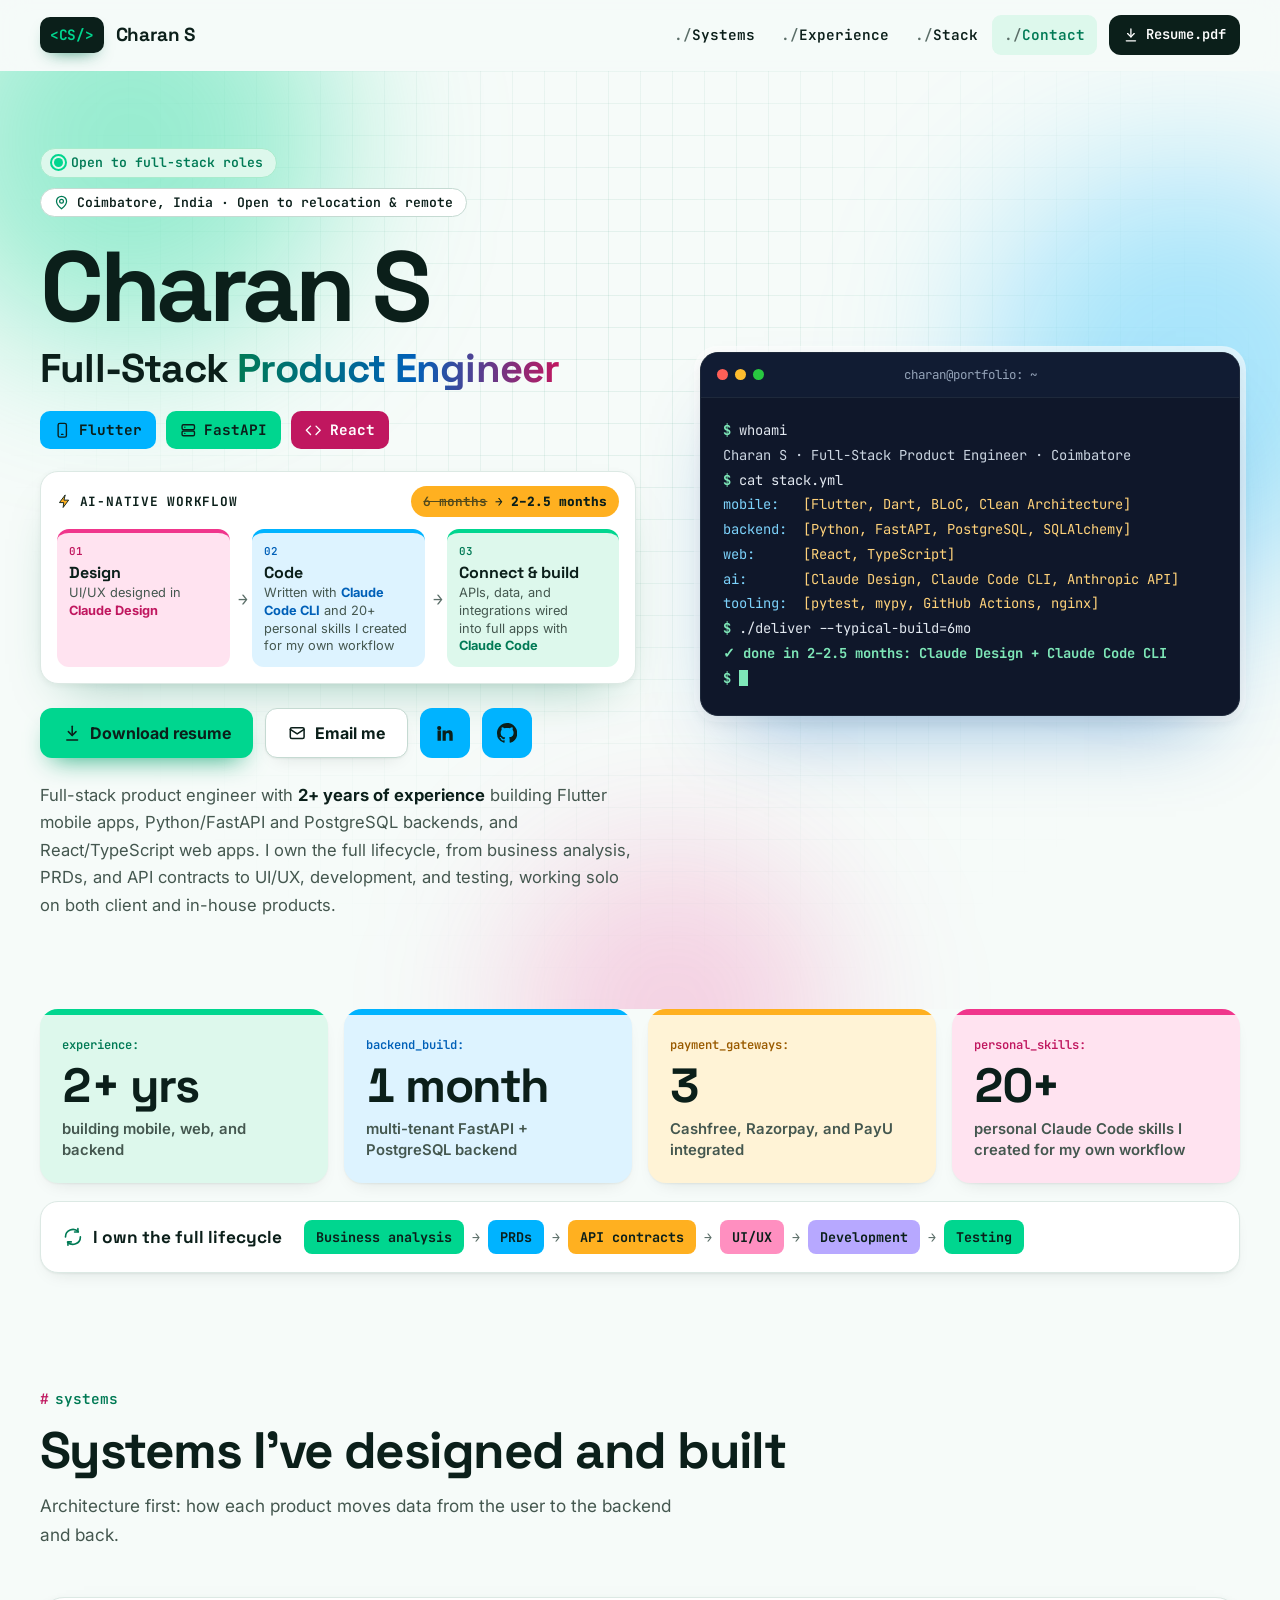
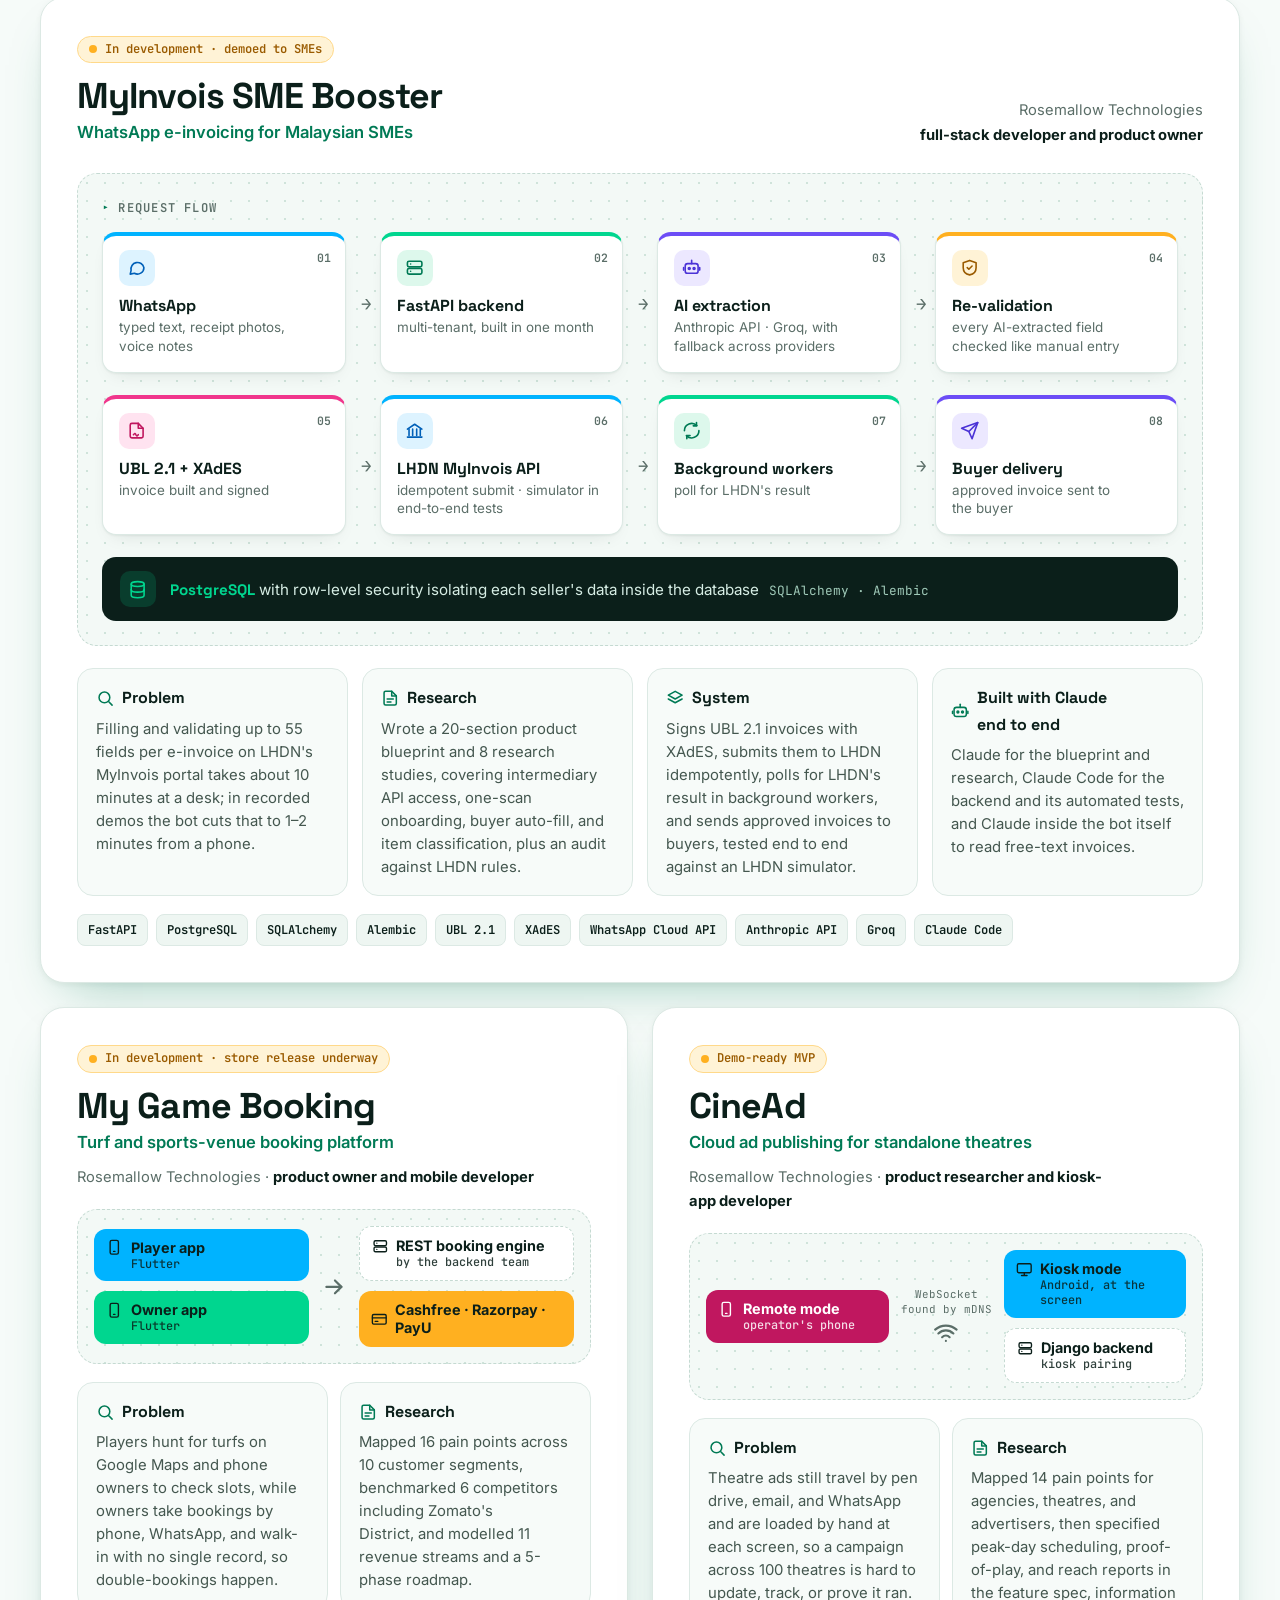
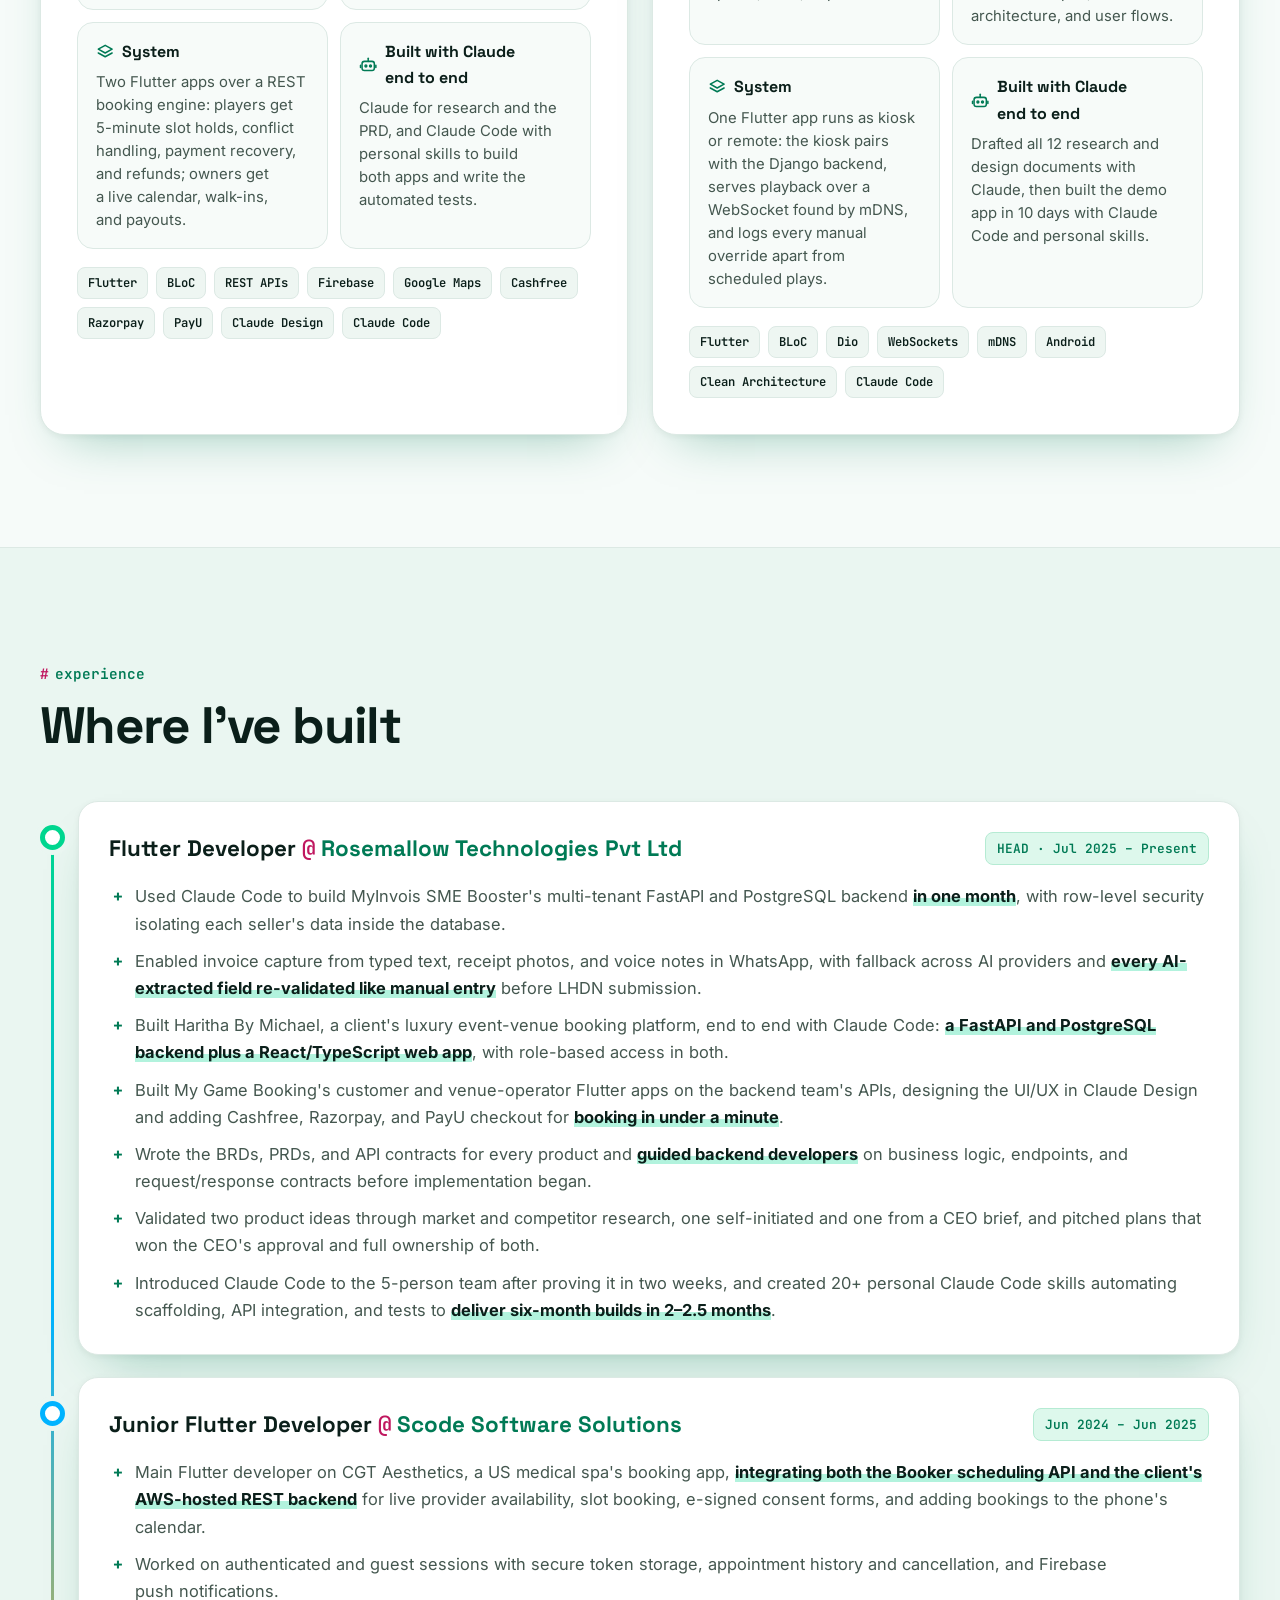
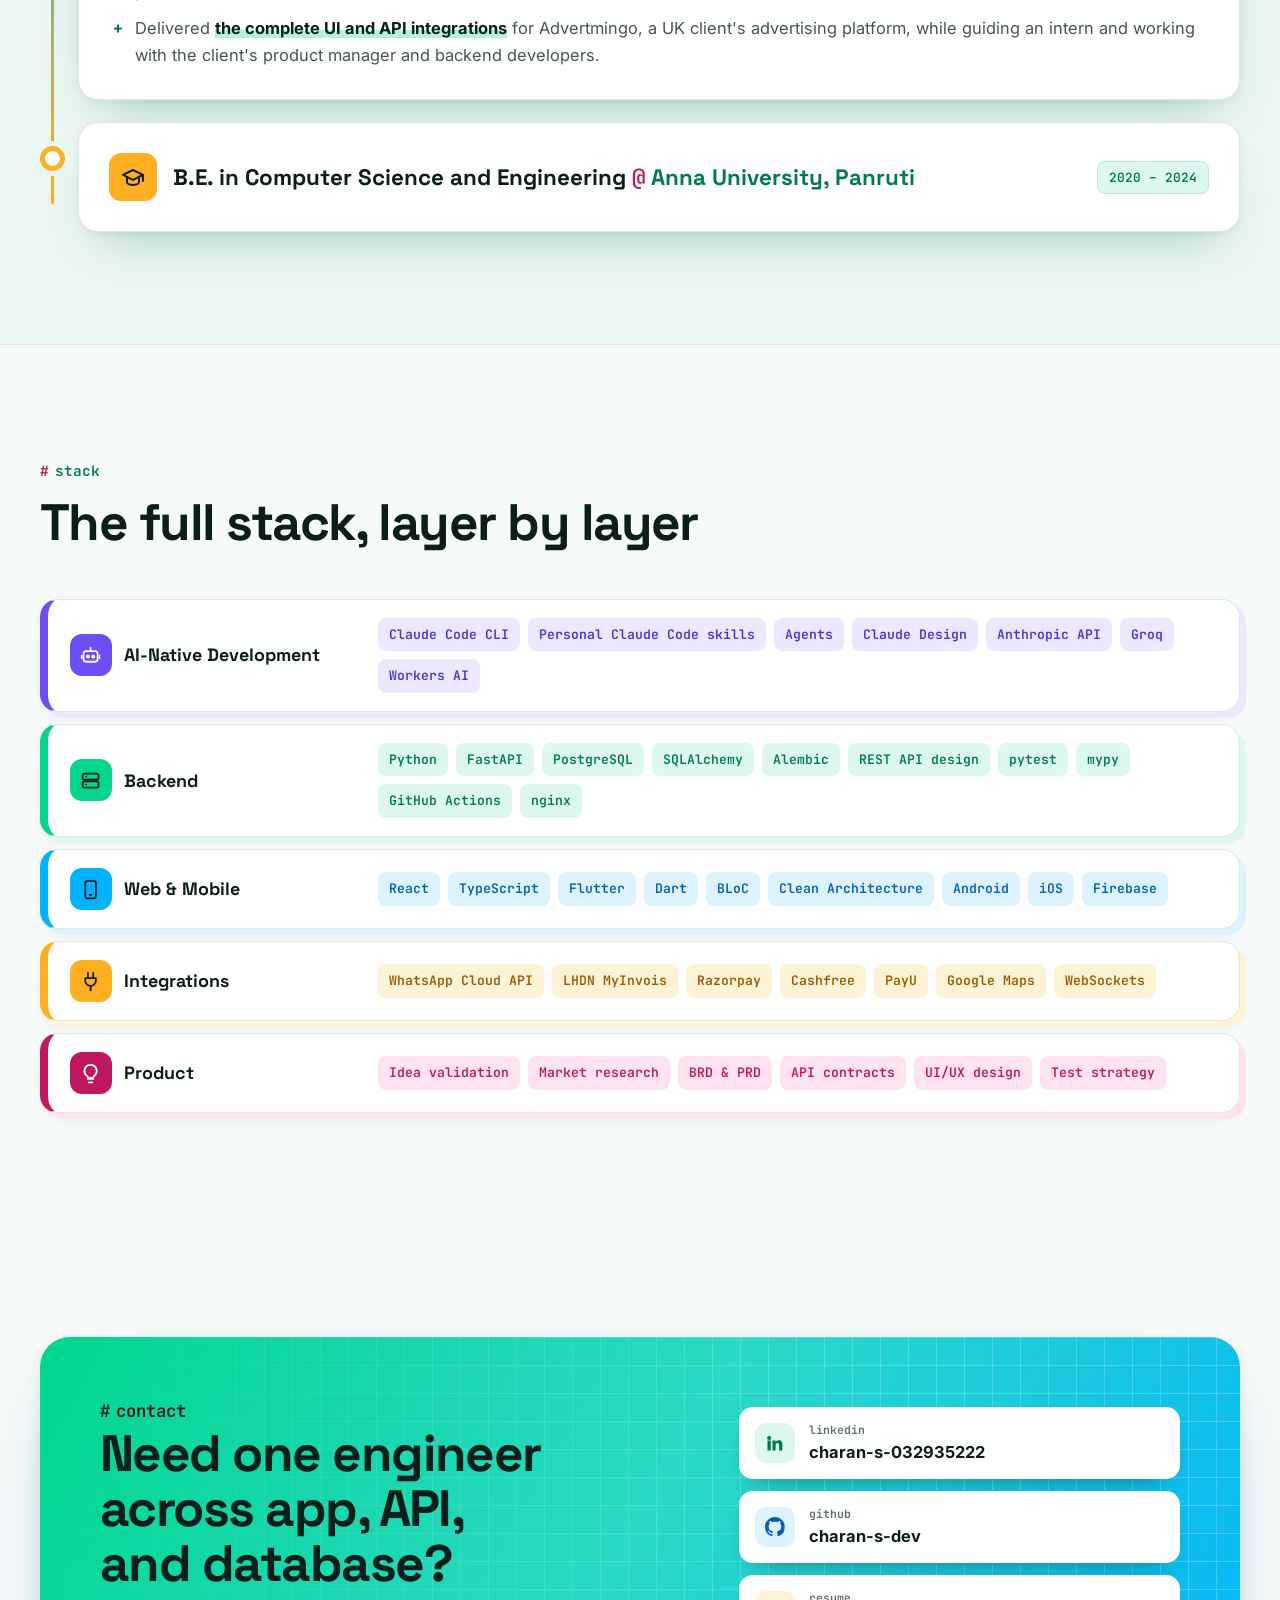
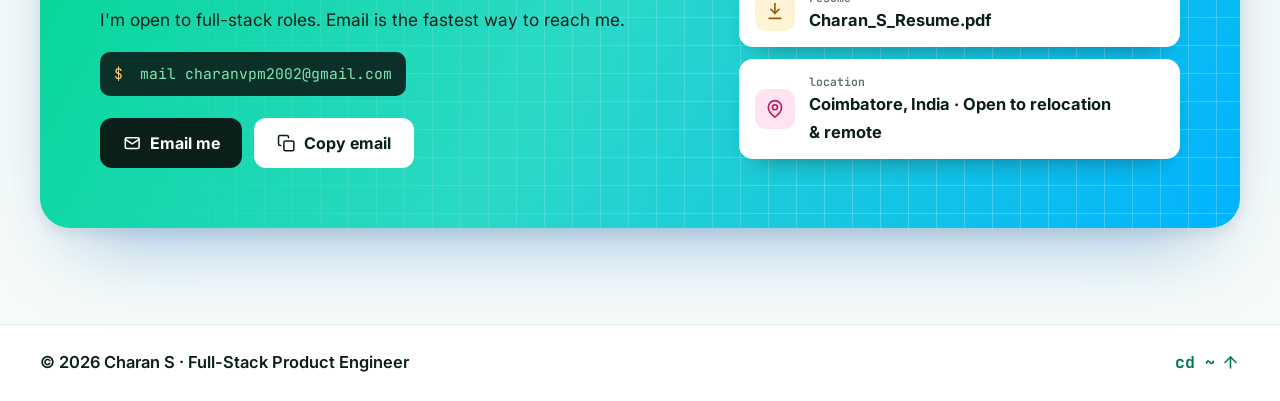
==== commit b4d70be5: "feat(prod): add GitHub and portfolio links across portfolio sites - Added GitHub button to the hero " ====
--- a/full-stack/index.html
+++ b/full-stack/index.html
@@ -31,7 +31,8 @@
     "email": "mailto:charanvpm2002@gmail.com",
     "address": { "@type": "PostalAddress", "addressLocality": "Coimbatore", "addressCountry": "IN" },
     "alumniOf": "Anna University",
-    "sameAs": ["https://www.linkedin.com/in/charan-s-032935222/"],
+    "url": "https://charan-s-dev.github.io/full-stack/",
+    "sameAs": ["https://www.linkedin.com/in/charan-s-032935222/", "https://github.com/charan-s-dev"],
     "knowsAbout": ["Flutter", "FastAPI", "PostgreSQL", "React", "TypeScript", "Python", "SQLAlchemy", "Alembic", "WhatsApp Cloud API", "Claude Code", "Claude Design"]
   }
   </script>
@@ -42,6 +43,7 @@
     <symbol id="i-mail" viewBox="0 0 24 24"><rect x="3" y="5" width="18" height="14" rx="2"/><path d="m3 7 9 6 9-6"/></symbol>
     <symbol id="i-phone" viewBox="0 0 24 24"><path d="M22 16.92v3a2 2 0 0 1-2.18 2 19.8 19.8 0 0 1-8.63-3.07 19.5 19.5 0 0 1-6-6A19.8 19.8 0 0 1 2.12 4.18 2 2 0 0 1 4.11 2h3a2 2 0 0 1 2 1.72c.13.96.36 1.9.7 2.81a2 2 0 0 1-.45 2.11L8.09 9.91a16 16 0 0 0 6 6l1.27-1.27a2 2 0 0 1 2.11-.45c.91.34 1.85.57 2.81.7A2 2 0 0 1 22 16.92z"/></symbol>
     <symbol id="i-linkedin" viewBox="0 0 24 24"><path fill="currentColor" stroke="none" d="M4.98 3.5a2.5 2.5 0 1 1 0 5 2.5 2.5 0 0 1 0-5zM3 9h4v12H3zM9 9h3.8v1.7h.05c.53-1 1.83-2.05 3.77-2.05C20.6 8.65 21 11.2 21 14.5V21h-4v-5.8c0-1.4-.03-3.2-1.95-3.2-1.95 0-2.25 1.5-2.25 3.1V21H9z"/></symbol>
+    <symbol id="i-github" viewBox="0 0 16 16"><path fill="currentColor" stroke="none" d="M8 0c4.42 0 8 3.58 8 8a8.013 8.013 0 0 1-5.45 7.59c-.4.08-.55-.17-.55-.38 0-.27.01-1.13.01-2.2 0-.75-.25-1.23-.54-1.48 1.78-.2 3.65-.88 3.65-3.95 0-.88-.31-1.59-.82-2.15.08-.2.36-1.02-.08-2.12 0 0-.67-.22-2.2.82-.64-.18-1.32-.27-2-.27-.68 0-1.36.09-2 .27-1.53-1.03-2.2-.82-2.2-.82-.44 1.1-.16 1.92-.08 2.12-.51.56-.82 1.28-.82 2.15 0 3.06 1.86 3.75 3.64 3.95-.23.2-.44.55-.51 1.07-.46.21-1.61.55-2.33-.66-.15-.24-.6-.83-1.23-.82-.67.01-.27.38.01.53.34.19.73.9.82 1.13.16.45.68 1.31 2.69.94 0 .67.01 1.3.01 1.49 0 .21-.15.45-.55.38A7.995 7.995 0 0 1 0 8c0-4.42 3.58-8 8-8Z"/></symbol>
     <symbol id="i-pin" viewBox="0 0 24 24"><path d="M20 10c0 6-8 12-8 12s-8-6-8-12a8 8 0 0 1 16 0z"/><circle cx="12" cy="10" r="3"/></symbol>
     <symbol id="i-copy" viewBox="0 0 24 24"><rect x="9" y="9" width="13" height="13" rx="2"/><path d="M5 15H4a2 2 0 0 1-2-2V4a2 2 0 0 1 2-2h9a2 2 0 0 1 2 2v1"/></symbol>
     <symbol id="i-up" viewBox="0 0 24 24"><path d="M12 19V5"/><path d="m5 12 7-7 7 7"/></symbol>
@@ -128,6 +130,7 @@
             <a class="btn btn-primary" href="Charan_S_Resume.pdf" download><svg class="icon"><use href="#i-download"/></svg> Download resume</a>
             <a class="btn btn-light" href="mailto:charanvpm2002@gmail.com?subject=Full-stack%20role%20for%20Charan%20S"><svg class="icon"><use href="#i-mail"/></svg> Email me</a>
             <a class="btn btn-square" href="https://www.linkedin.com/in/charan-s-032935222/" target="_blank" rel="noopener" aria-label="LinkedIn profile (opens in a new tab)"><svg class="icon"><use href="#i-linkedin"/></svg></a>
+            <a class="btn btn-square" href="https://github.com/charan-s-dev" target="_blank" rel="noopener" aria-label="GitHub profile (opens in a new tab)"><svg class="icon"><use href="#i-github"/></svg></a>
           </div>
           <p class="hero-lede reveal">
             Full-stack product engineer with <strong>2+ years of experience</strong> building Flutter mobile apps, Python/FastAPI and PostgreSQL backends, and React/TypeScript web apps. I own the full lifecycle, from business analysis, PRDs, and API contracts to UI/UX, development, and testing, working solo on both client and in-house products.
@@ -402,6 +405,7 @@
           </div>
           <ul class="contact-list">
             <li><a href="https://www.linkedin.com/in/charan-s-032935222/" target="_blank" rel="noopener"><span class="cl-icon"><svg class="icon"><use href="#i-linkedin"/></svg></span><span><small>linkedin</small>charan-s-032935222</span></a></li>
+            <li><a href="https://github.com/charan-s-dev" target="_blank" rel="noopener"><span class="cl-icon"><svg class="icon"><use href="#i-github"/></svg></span><span><small>github</small>charan-s-dev</span></a></li>
             <li><a href="Charan_S_Resume.pdf" download><span class="cl-icon"><svg class="icon"><use href="#i-download"/></svg></span><span><small>resume</small>Charan_S_Resume.pdf</span></a></li>
             <li><span class="cl-static"><span class="cl-icon"><svg class="icon"><use href="#i-pin"/></svg></span><span><small>location</small>Coimbatore, India · Open to relocation &amp; remote</span></span></li>
           </ul>
